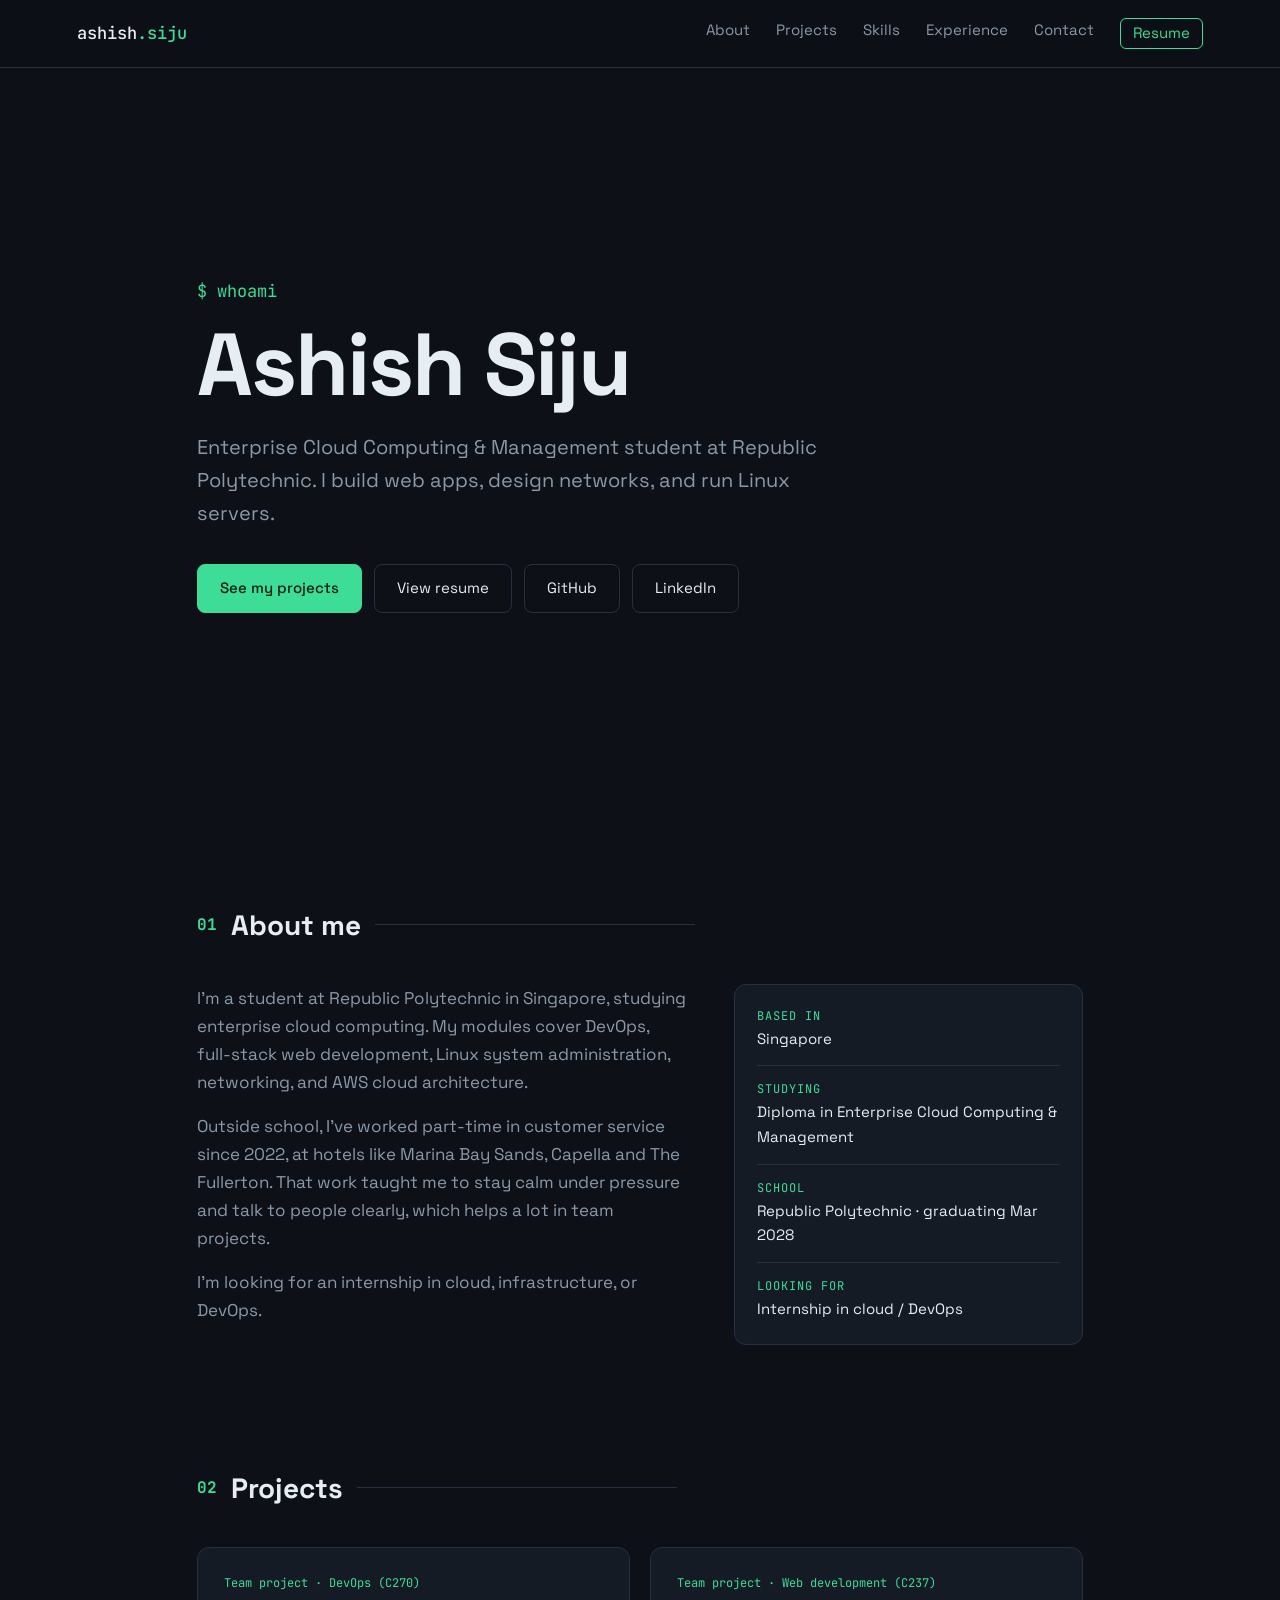
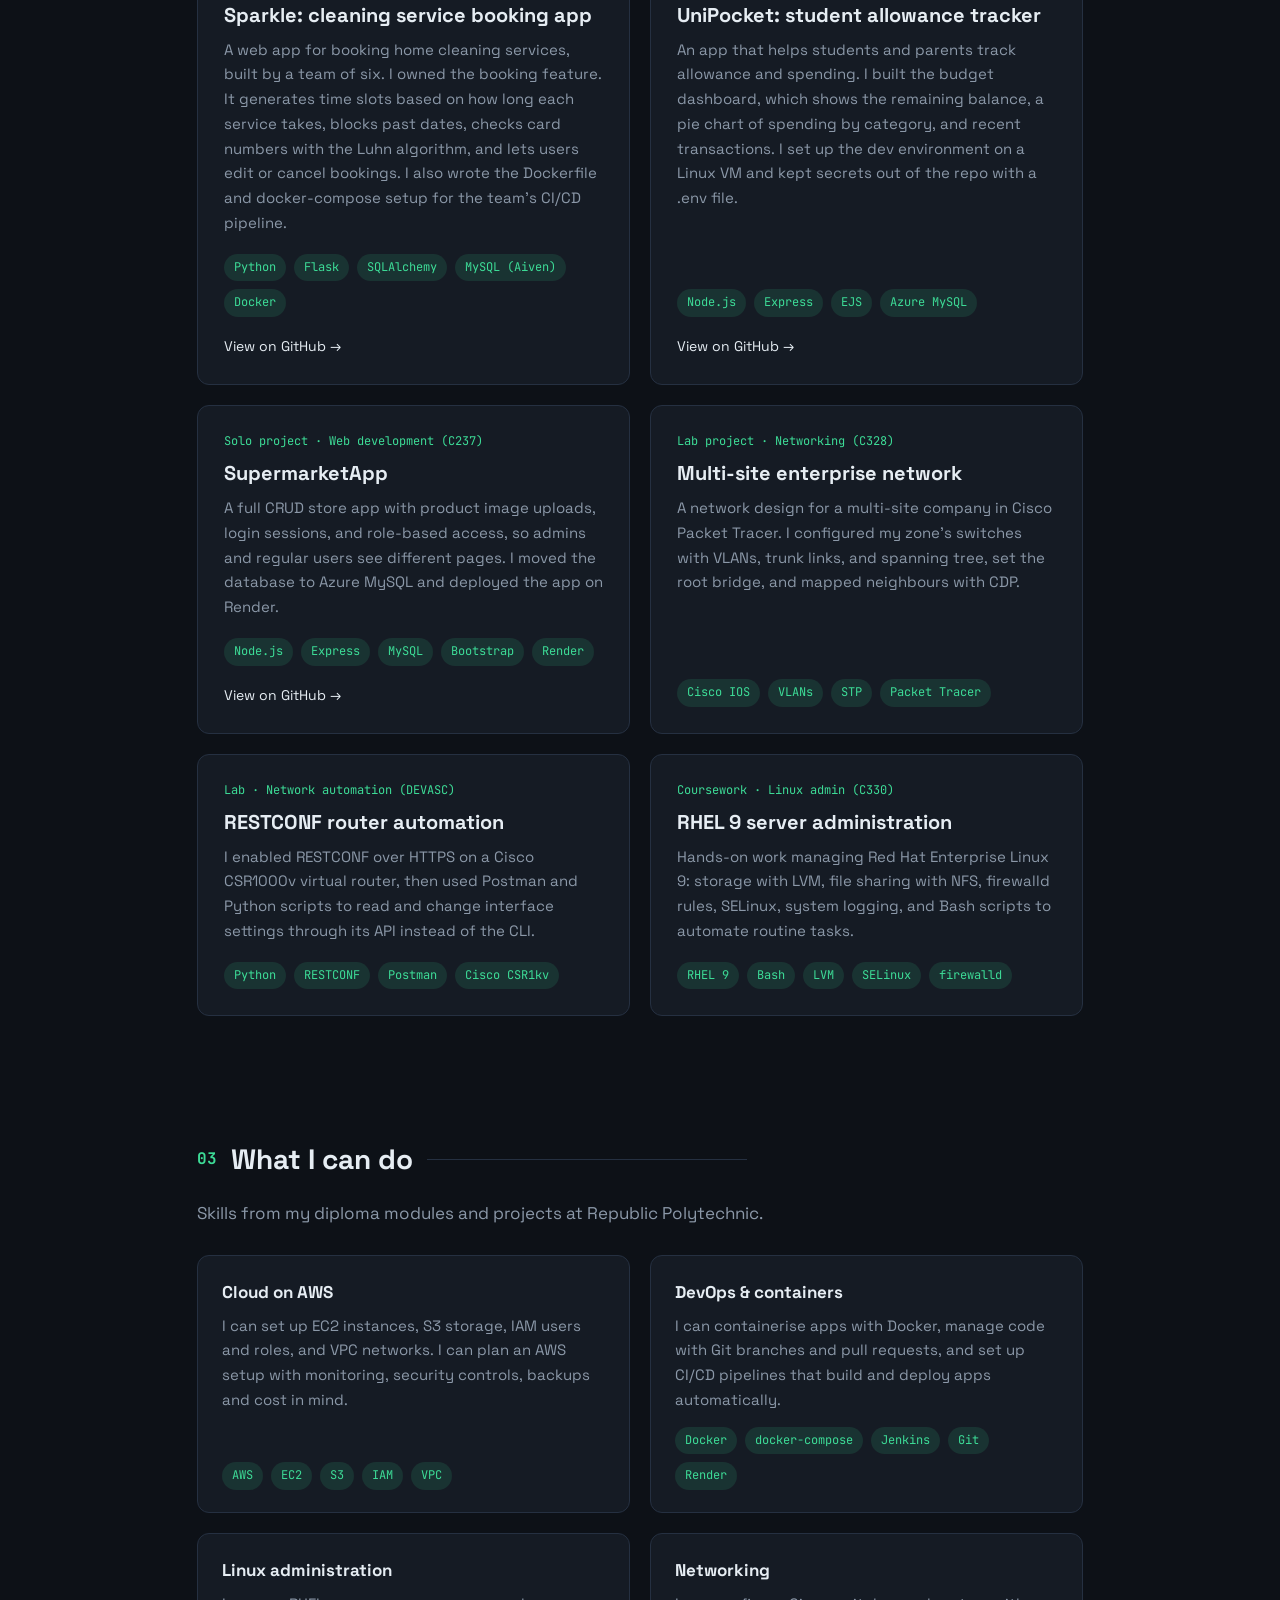
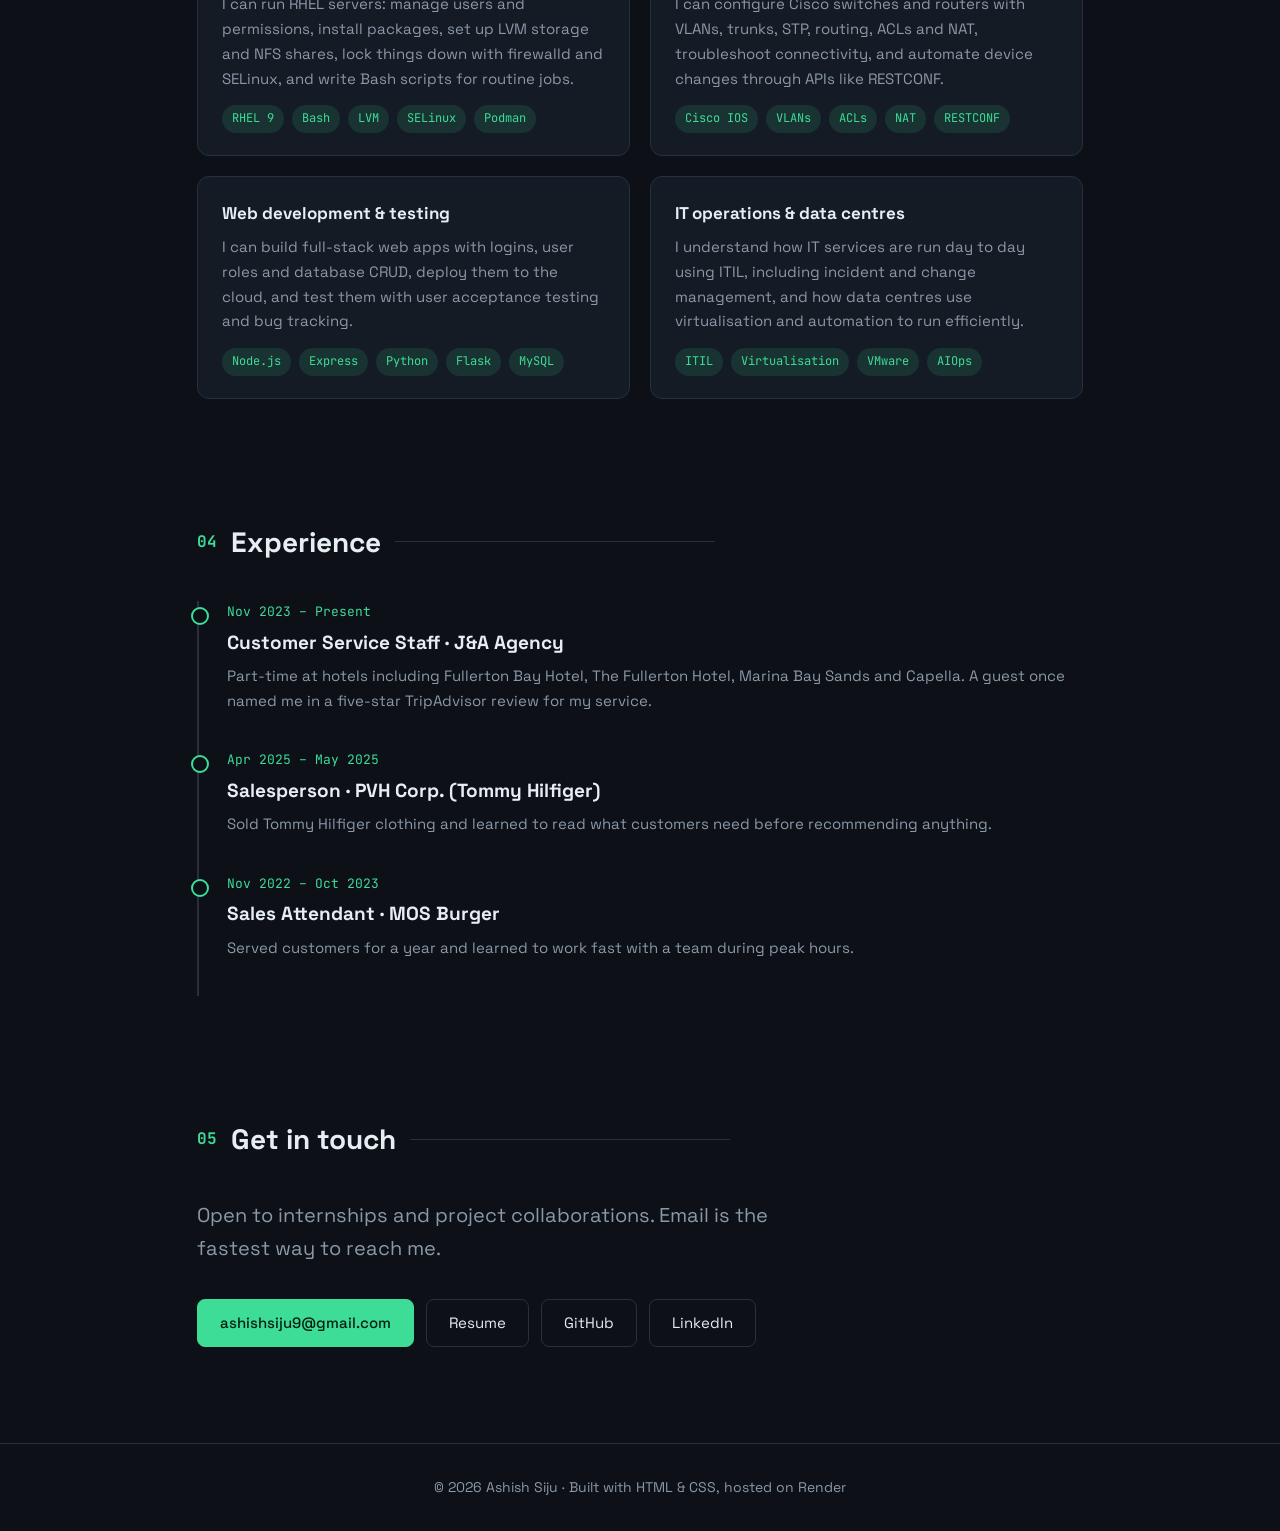
==== index.html @ f1ae8402 "Add files via upload" ====
<!DOCTYPE html>
<html lang="en">
<head>
  <meta charset="UTF-8">
  <meta name="viewport" content="width=device-width, initial-scale=1.0">
  <title>Ashish Siju | Cloud & Infrastructure Student</title>
  <meta name="description" content="Ashish Siju, Enterprise Cloud Computing & Management student at Republic Polytechnic. Projects in web development, cloud, networking and Linux.">
  <link rel="preconnect" href="https://fonts.googleapis.com">
  <link rel="preconnect" href="https://fonts.gstatic.com" crossorigin>
  <link href="https://fonts.googleapis.com/css2?family=Space+Grotesk:wght@400;500;700&family=JetBrains+Mono:wght@400;500&display=swap" rel="stylesheet">
  <link rel="stylesheet" href="style.css">
</head>
<body>

  <header class="nav">
    <a href="#top" class="logo">ashish<span>.siju</span></a>
    <nav>
      <a href="#about">About</a>
      <a href="#projects">Projects</a>
      <a href="#skills">Skills</a>
      <a href="#experience">Experience</a>
      <a href="#contact">Contact</a>
      <a href="resume.html" class="nav-resume">Resume</a>
    </nav>
  </header>

  <main id="top">

    <!-- HERO -->
    <section class="hero">
      <p class="tag">$ whoami</p>
      <h1>Ashish Siju</h1>
      <p class="lead">Enterprise Cloud Computing &amp; Management student at Republic Polytechnic. I build web apps, design networks, and run Linux servers.</p>
      <div class="hero-links">
        <a class="btn primary" href="#projects">See my projects</a>
        <a class="btn" href="resume.html">View resume</a>
        <a class="btn" href="https://github.com/25013279" target="_blank" rel="noopener">GitHub</a>
        <a class="btn" href="https://www.linkedin.com/in/ashish-siju-952b362a2/" target="_blank" rel="noopener">LinkedIn</a>
      </div>
    </section>

    <!-- ABOUT -->
    <section id="about">
      <h2><span>01</span> About me</h2>
      <div class="about-grid">
        <div>
          <p>I'm a student at Republic Polytechnic in Singapore, studying enterprise cloud computing. My modules cover DevOps, full-stack web development, Linux system administration, networking, and AWS cloud architecture.</p>
          <p>Outside school, I've worked part-time in customer service since 2022, at hotels like Marina Bay Sands, Capella and The Fullerton. That work taught me to stay calm under pressure and talk to people clearly, which helps a lot in team projects.</p>
          <p>I'm looking for an internship in cloud, infrastructure, or DevOps.</p>
        </div>
        <ul class="facts">
          <li><span>Based in</span>Singapore</li>
          <li><span>Studying</span>Diploma in Enterprise Cloud Computing &amp; Management</li>
          <li><span>School</span>Republic Polytechnic · graduating Mar 2028</li>
          <li><span>Looking for</span>Internship in cloud / DevOps</li>
        </ul>
      </div>
    </section>

    <!-- PROJECTS -->
    <section id="projects">
      <h2><span>02</span> Projects</h2>
      <div class="cards">

        <article class="card">
          <p class="card-meta">Team project · DevOps (C270)</p>
          <h3>Sparkle: cleaning service booking app</h3>
          <p>A web app for booking home cleaning services, built by a team of six. I owned the booking feature. It generates time slots based on how long each service takes, blocks past dates, checks card numbers with the Luhn algorithm, and lets users edit or cancel bookings. I also wrote the Dockerfile and docker-compose setup for the team's CI/CD pipeline.</p>
          <ul class="stack"><li>Python</li><li>Flask</li><li>SQLAlchemy</li><li>MySQL (Aiven)</li><li>Docker</li></ul>
          <a class="card-link" href="https://github.com/25013279" target="_blank" rel="noopener">View on GitHub →</a>
        </article>

        <article class="card">
          <p class="card-meta">Team project · Web development (C237)</p>
          <h3>UniPocket: student allowance tracker</h3>
          <p>An app that helps students and parents track allowance and spending. I built the budget dashboard, which shows the remaining balance, a pie chart of spending by category, and recent transactions. I set up the dev environment on a Linux VM and kept secrets out of the repo with a .env file.</p>
          <ul class="stack"><li>Node.js</li><li>Express</li><li>EJS</li><li>Azure MySQL</li></ul>
          <a class="card-link" href="https://github.com/25013279" target="_blank" rel="noopener">View on GitHub →</a>
        </article>

        <article class="card">
          <p class="card-meta">Solo project · Web development (C237)</p>
          <h3>SupermarketApp</h3>
          <p>A full CRUD store app with product image uploads, login sessions, and role-based access, so admins and regular users see different pages. I moved the database to Azure MySQL and deployed the app on Render.</p>
          <ul class="stack"><li>Node.js</li><li>Express</li><li>MySQL</li><li>Bootstrap</li><li>Render</li></ul>
          <a class="card-link" href="https://github.com/25013279" target="_blank" rel="noopener">View on GitHub →</a>
        </article>

        <article class="card">
          <p class="card-meta">Lab project · Networking (C328)</p>
          <h3>Multi-site enterprise network</h3>
          <p>A network design for a multi-site company in Cisco Packet Tracer. I configured my zone's switches with VLANs, trunk links, and spanning tree, set the root bridge, and mapped neighbours with CDP.</p>
          <ul class="stack"><li>Cisco IOS</li><li>VLANs</li><li>STP</li><li>Packet Tracer</li></ul>
        </article>

        <article class="card">
          <p class="card-meta">Lab · Network automation (DEVASC)</p>
          <h3>RESTCONF router automation</h3>
          <p>I enabled RESTCONF over HTTPS on a Cisco CSR1000v virtual router, then used Postman and Python scripts to read and change interface settings through its API instead of the CLI.</p>
          <ul class="stack"><li>Python</li><li>RESTCONF</li><li>Postman</li><li>Cisco CSR1kv</li></ul>
        </article>

        <article class="card">
          <p class="card-meta">Coursework · Linux admin (C330)</p>
          <h3>RHEL 9 server administration</h3>
          <p>Hands-on work managing Red Hat Enterprise Linux 9: storage with LVM, file sharing with NFS, firewalld rules, SELinux, system logging, and Bash scripts to automate routine tasks.</p>
          <ul class="stack"><li>RHEL 9</li><li>Bash</li><li>LVM</li><li>SELinux</li><li>firewalld</li></ul>
        </article>

      </div>
    </section>

    <!-- SKILLS -->
    <section id="skills">
      <h2><span>03</span> What I can do</h2>
      <p class="skills-intro">Skills from my diploma modules and projects at Republic Polytechnic.</p>
      <div class="skills-grid">
        <div class="skill-group">
          <h3>Cloud on AWS</h3>
          <p>I can set up EC2 instances, S3 storage, IAM users and roles, and VPC networks. I can plan an AWS setup with monitoring, security controls, backups and cost in mind.</p>
          <ul class="stack"><li>AWS</li><li>EC2</li><li>S3</li><li>IAM</li><li>VPC</li></ul>
        </div>
        <div class="skill-group">
          <h3>DevOps &amp; containers</h3>
          <p>I can containerise apps with Docker, manage code with Git branches and pull requests, and set up CI/CD pipelines that build and deploy apps automatically.</p>
          <ul class="stack"><li>Docker</li><li>docker-compose</li><li>Jenkins</li><li>Git</li><li>Render</li></ul>
        </div>
        <div class="skill-group">
          <h3>Linux administration</h3>
          <p>I can run RHEL servers: manage users and permissions, install packages, set up LVM storage and NFS shares, lock things down with firewalld and SELinux, and write Bash scripts for routine jobs.</p>
          <ul class="stack"><li>RHEL 9</li><li>Bash</li><li>LVM</li><li>SELinux</li><li>Podman</li></ul>
        </div>
        <div class="skill-group">
          <h3>Networking</h3>
          <p>I can configure Cisco switches and routers with VLANs, trunks, STP, routing, ACLs and NAT, troubleshoot connectivity, and automate device changes through APIs like RESTCONF.</p>
          <ul class="stack"><li>Cisco IOS</li><li>VLANs</li><li>ACLs</li><li>NAT</li><li>RESTCONF</li></ul>
        </div>
        <div class="skill-group">
          <h3>Web development &amp; testing</h3>
          <p>I can build full-stack web apps with logins, user roles and database CRUD, deploy them to the cloud, and test them with user acceptance testing and bug tracking.</p>
          <ul class="stack"><li>Node.js</li><li>Express</li><li>Python</li><li>Flask</li><li>MySQL</li></ul>
        </div>
        <div class="skill-group">
          <h3>IT operations &amp; data centres</h3>
          <p>I understand how IT services are run day to day using ITIL, including incident and change management, and how data centres use virtualisation and automation to run efficiently.</p>
          <ul class="stack"><li>ITIL</li><li>Virtualisation</li><li>VMware</li><li>AIOps</li></ul>
        </div>
      </div>
    </section>

    <!-- EXPERIENCE -->
    <section id="experience">
      <h2><span>04</span> Experience</h2>
      <ol class="timeline">
        <li>
          <p class="when">Nov 2023 – Present</p>
          <h3>Customer Service Staff · J&amp;A Agency</h3>
          <p>Part-time at hotels including Fullerton Bay Hotel, The Fullerton Hotel, Marina Bay Sands and Capella. A guest once named me in a five-star TripAdvisor review for my service.</p>
        </li>
        <li>
          <p class="when">Apr 2025 – May 2025</p>
          <h3>Salesperson · PVH Corp. (Tommy Hilfiger)</h3>
          <p>Sold Tommy Hilfiger clothing and learned to read what customers need before recommending anything.</p>
        </li>
        <li>
          <p class="when">Nov 2022 – Oct 2023</p>
          <h3>Sales Attendant · MOS Burger</h3>
          <p>Served customers for a year and learned to work fast with a team during peak hours.</p>
        </li>
      </ol>
    </section>

    <!-- CONTACT -->
    <section id="contact" class="contact">
      <h2><span>05</span> Get in touch</h2>
      <p class="lead">Open to internships and project collaborations. Email is the fastest way to reach me.</p>
      <div class="hero-links">
        <a class="btn primary" href="mailto:ashishsiju9@gmail.com">ashishsiju9@gmail.com</a>
        <a class="btn" href="resume.html">Resume</a>
        <a class="btn" href="https://github.com/25013279" target="_blank" rel="noopener">GitHub</a>
        <a class="btn" href="https://www.linkedin.com/in/ashish-siju-952b362a2/" target="_blank" rel="noopener">LinkedIn</a>
      </div>
    </section>

  </main>

  <footer>
    <p>© <span id="year"></span> Ashish Siju · Built with HTML &amp; CSS, hosted on Render</p>
  </footer>

  <script>document.getElementById('year').textContent = new Date().getFullYear();</script>
</body>
</html>
---- style.css ----
:root {
  --bg: #0d1117;
  --bg-card: #151b24;
  --border: #253041;
  --text: #e6edf3;
  --muted: #8b98a8;
  --accent: #3ddc97;
  --accent-dim: rgba(61, 220, 151, 0.12);
  --mono: 'JetBrains Mono', monospace;
  --sans: 'Space Grotesk', system-ui, sans-serif;
}

* { box-sizing: border-box; margin: 0; padding: 0; }

html { scroll-behavior: smooth; }

body {
  background: var(--bg);
  color: var(--text);
  font-family: var(--sans);
  font-size: 17px;
  line-height: 1.65;
}

a { color: inherit; text-decoration: none; }

/* Nav */
.nav {
  position: sticky;
  top: 0;
  z-index: 10;
  display: flex;
  justify-content: space-between;
  align-items: center;
  padding: 18px 6vw;
  background: rgba(13, 17, 23, 0.85);
  backdrop-filter: blur(8px);
  border-bottom: 1px solid var(--border);
}
.logo { font-family: var(--mono); font-weight: 500; }
.logo span { color: var(--accent); }
.nav nav { display: flex; gap: 26px; }
.nav nav a { color: var(--muted); font-size: 15px; transition: color .2s; }
.nav nav a:hover { color: var(--accent); }

/* Layout */
main { max-width: 1040px; margin: 0 auto; padding: 0 6vw; }
section { padding: 96px 0 24px; }

h2 {
  font-size: 28px;
  margin-bottom: 36px;
  display: flex;
  align-items: center;
  gap: 14px;
}
h2 span { font-family: var(--mono); font-size: 16px; color: var(--accent); }
h2::after { content: ''; flex: 1; height: 1px; background: var(--border); max-width: 320px; }

p + p { margin-top: 16px; }

/* Hero */
.hero { min-height: 82vh; display: flex; flex-direction: column; justify-content: center; padding-top: 40px; }
.tag { font-family: var(--mono); color: var(--accent); margin-bottom: 14px; }
.hero h1 { font-size: clamp(48px, 9vw, 88px); line-height: 1.05; letter-spacing: -2px; }
.lead { color: var(--muted); font-size: 20px; max-width: 620px; margin-top: 20px; }
.hero-links { display: flex; flex-wrap: wrap; gap: 12px; margin-top: 34px; }

.btn {
  padding: 11px 22px;
  border: 1px solid var(--border);
  border-radius: 8px;
  font-size: 15px;
  transition: border-color .2s, background .2s;
}
.btn:hover { border-color: var(--accent); }
.btn.primary { background: var(--accent); color: #062014; border-color: var(--accent); font-weight: 500; }
.btn.primary:hover { background: #5ee8ab; }

/* About */
.about-grid { display: grid; grid-template-columns: 1.4fr 1fr; gap: 48px; }
.about-grid > div p { color: var(--muted); }
.facts { list-style: none; border: 1px solid var(--border); border-radius: 12px; padding: 8px 22px; background: var(--bg-card); align-self: start; }
.facts li { padding: 14px 0; border-bottom: 1px solid var(--border); font-size: 15px; }
.facts li:last-child { border-bottom: none; }
.facts span { display: block; font-family: var(--mono); font-size: 12px; color: var(--accent); text-transform: uppercase; letter-spacing: 1px; }

/* Projects */
.cards { display: grid; grid-template-columns: repeat(auto-fill, minmax(300px, 1fr)); gap: 20px; }
.card {
  background: var(--bg-card);
  border: 1px solid var(--border);
  border-radius: 12px;
  padding: 26px;
  display: flex;
  flex-direction: column;
  transition: transform .2s, border-color .2s;
}
.card:hover { transform: translateY(-4px); border-color: var(--accent); }
.card-meta { font-family: var(--mono); font-size: 12px; color: var(--accent); margin-bottom: 8px; }
.card h3 { font-size: 20px; margin-bottom: 10px; line-height: 1.3; }
.card > p:not(.card-meta) { color: var(--muted); font-size: 15px; flex: 1; }
.stack { list-style: none; display: flex; flex-wrap: wrap; gap: 8px; margin-top: 18px; }
.stack li { font-family: var(--mono); font-size: 12px; padding: 4px 10px; border-radius: 999px; background: var(--accent-dim); color: var(--accent); }
.card-link { margin-top: 18px; font-size: 14px; color: var(--text); }
.card-link:hover { color: var(--accent); }

/* Skills */
.skills-intro { color: var(--muted); margin: -20px 0 28px; }
.skills-grid { display: grid; grid-template-columns: repeat(auto-fill, minmax(300px, 1fr)); gap: 20px; }
.skill-group .stack { margin-top: 14px; }
.skill-group { display: flex; flex-direction: column; border: 1px solid var(--border); border-radius: 12px; padding: 22px 24px; background: var(--bg-card); }
.skill-group h3 { font-size: 17px; margin-bottom: 8px; }
.skill-group p { color: var(--muted); font-size: 15px; flex: 1; }

/* Experience */
.timeline { list-style: none; border-left: 2px solid var(--border); padding-left: 28px; }
.timeline li { position: relative; padding-bottom: 36px; }
.timeline li::before {
  content: '';
  position: absolute;
  left: -36px;
  top: 6px;
  width: 14px;
  height: 14px;
  border-radius: 50%;
  background: var(--bg);
  border: 2px solid var(--accent);
}
.when { font-family: var(--mono); font-size: 13px; color: var(--accent); }
.timeline h3 { font-size: 19px; margin: 4px 0 6px; }
.timeline li > p:last-child { color: var(--muted); font-size: 15px; }

/* Contact */
.contact { padding-bottom: 96px; }

footer { text-align: center; padding: 32px 6vw; border-top: 1px solid var(--border); color: var(--muted); font-size: 14px; }

/* Mobile */
@media (max-width: 760px) {
  .nav nav { display: none; }
  .about-grid, .skills-grid { grid-template-columns: 1fr; }
  section { padding-top: 72px; }
  .hero { min-height: 70vh; }
}

/* Resume link in nav */
.nav nav a.nav-resume { color: var(--accent); border: 1px solid var(--accent); padding: 2px 12px; border-radius: 6px; }
.nav nav a.nav-resume:hover { background: var(--accent-dim); }
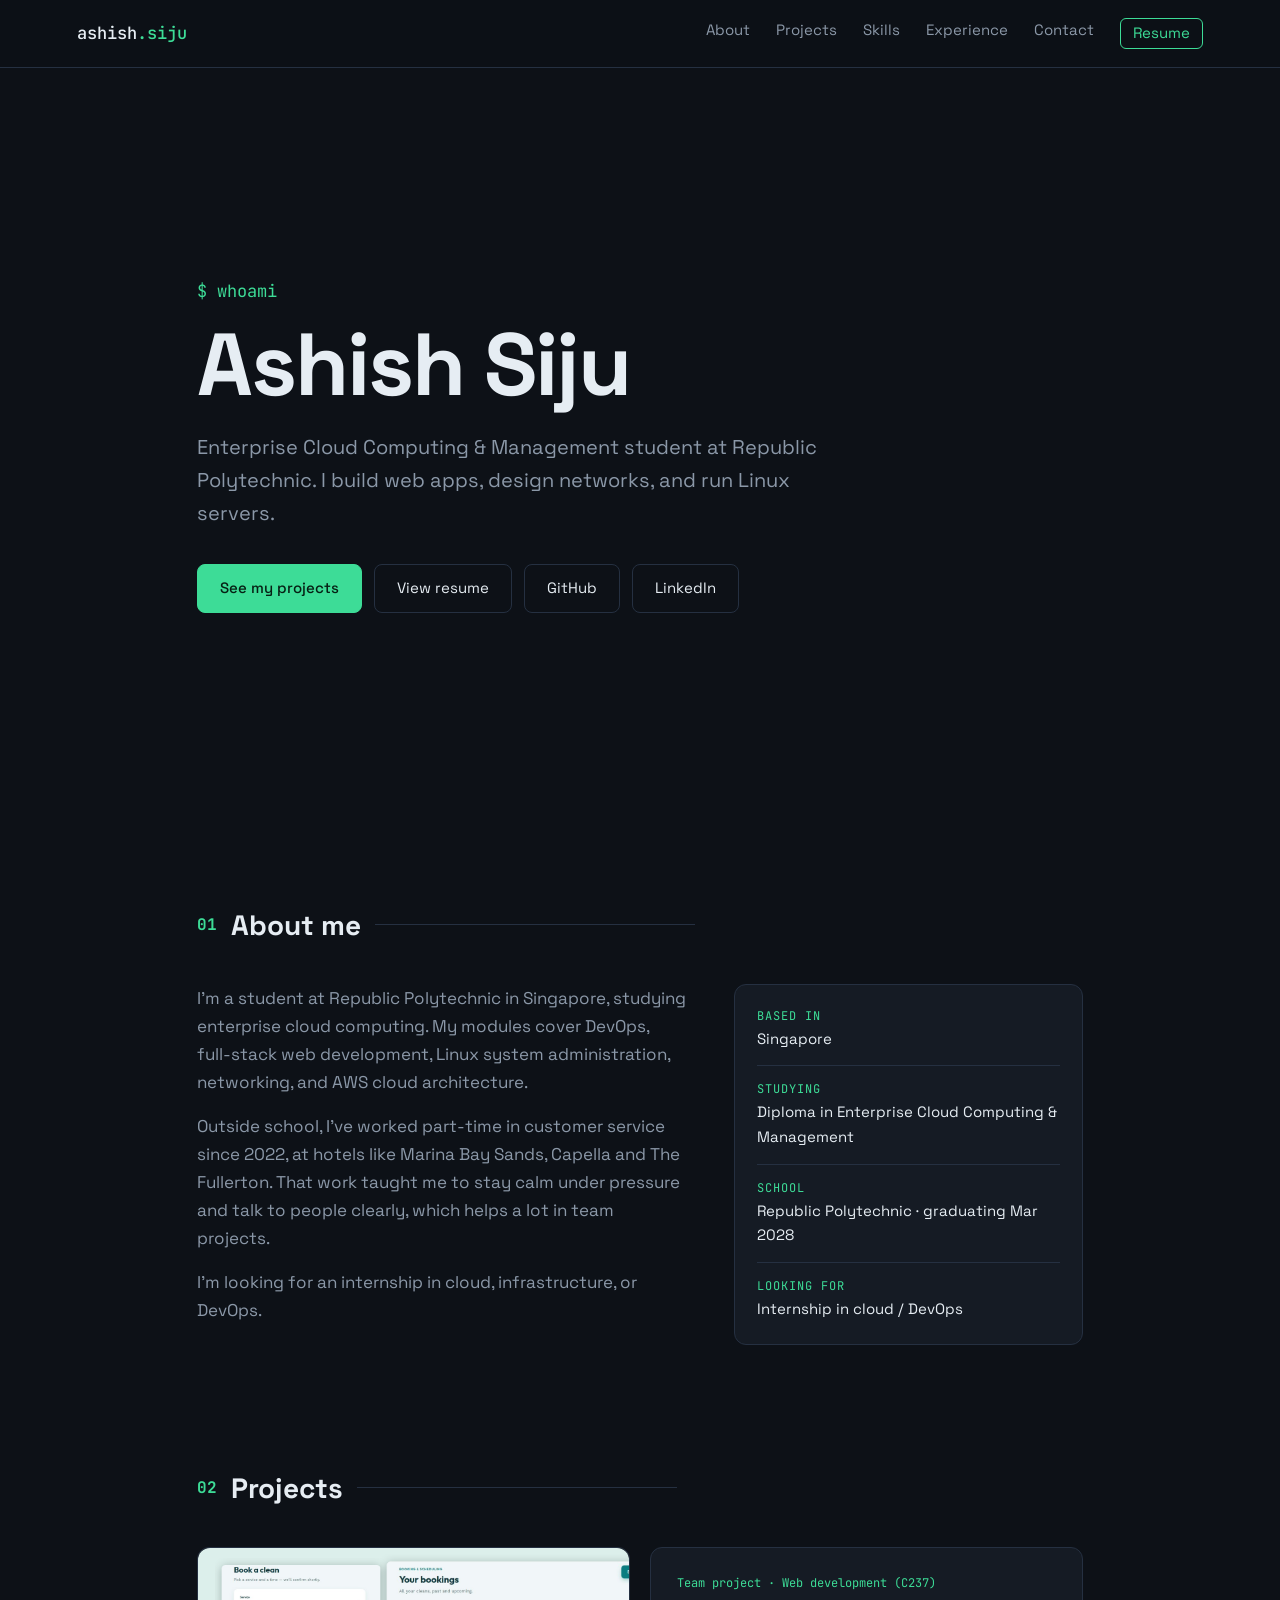
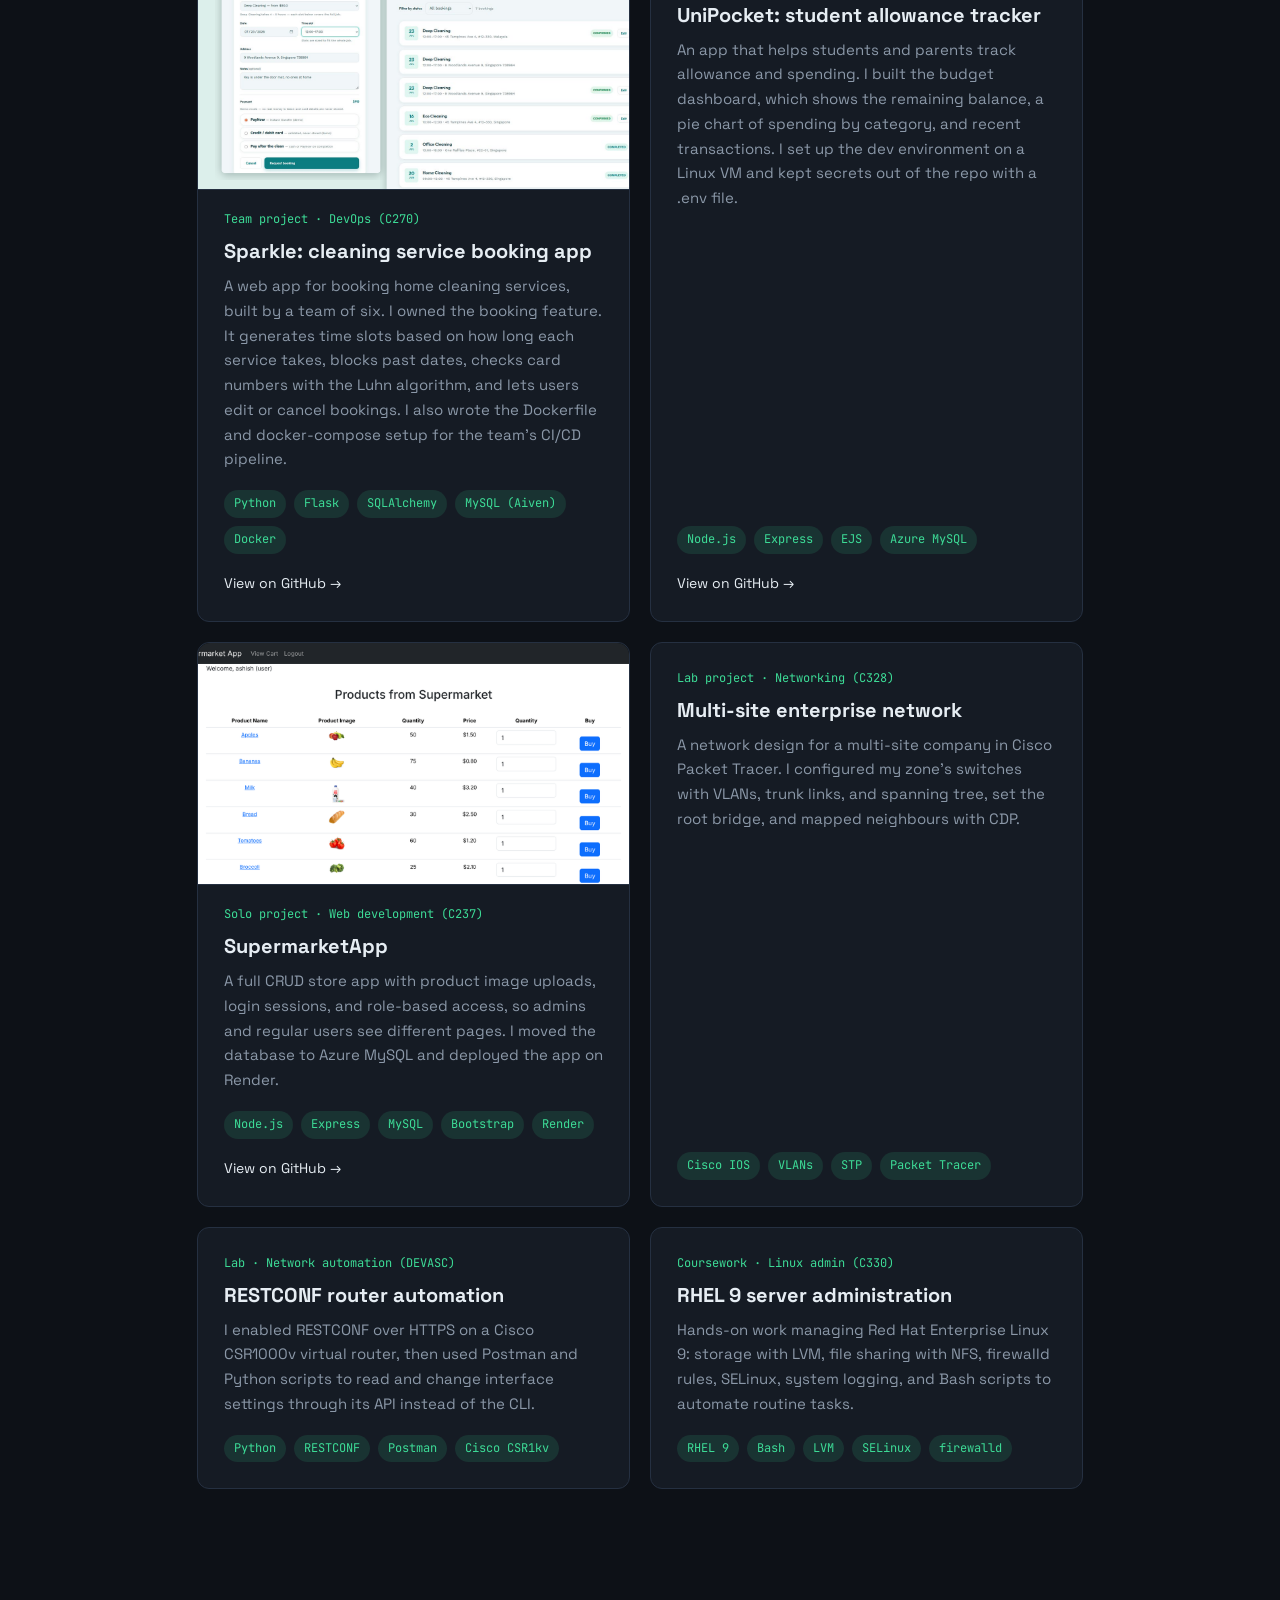
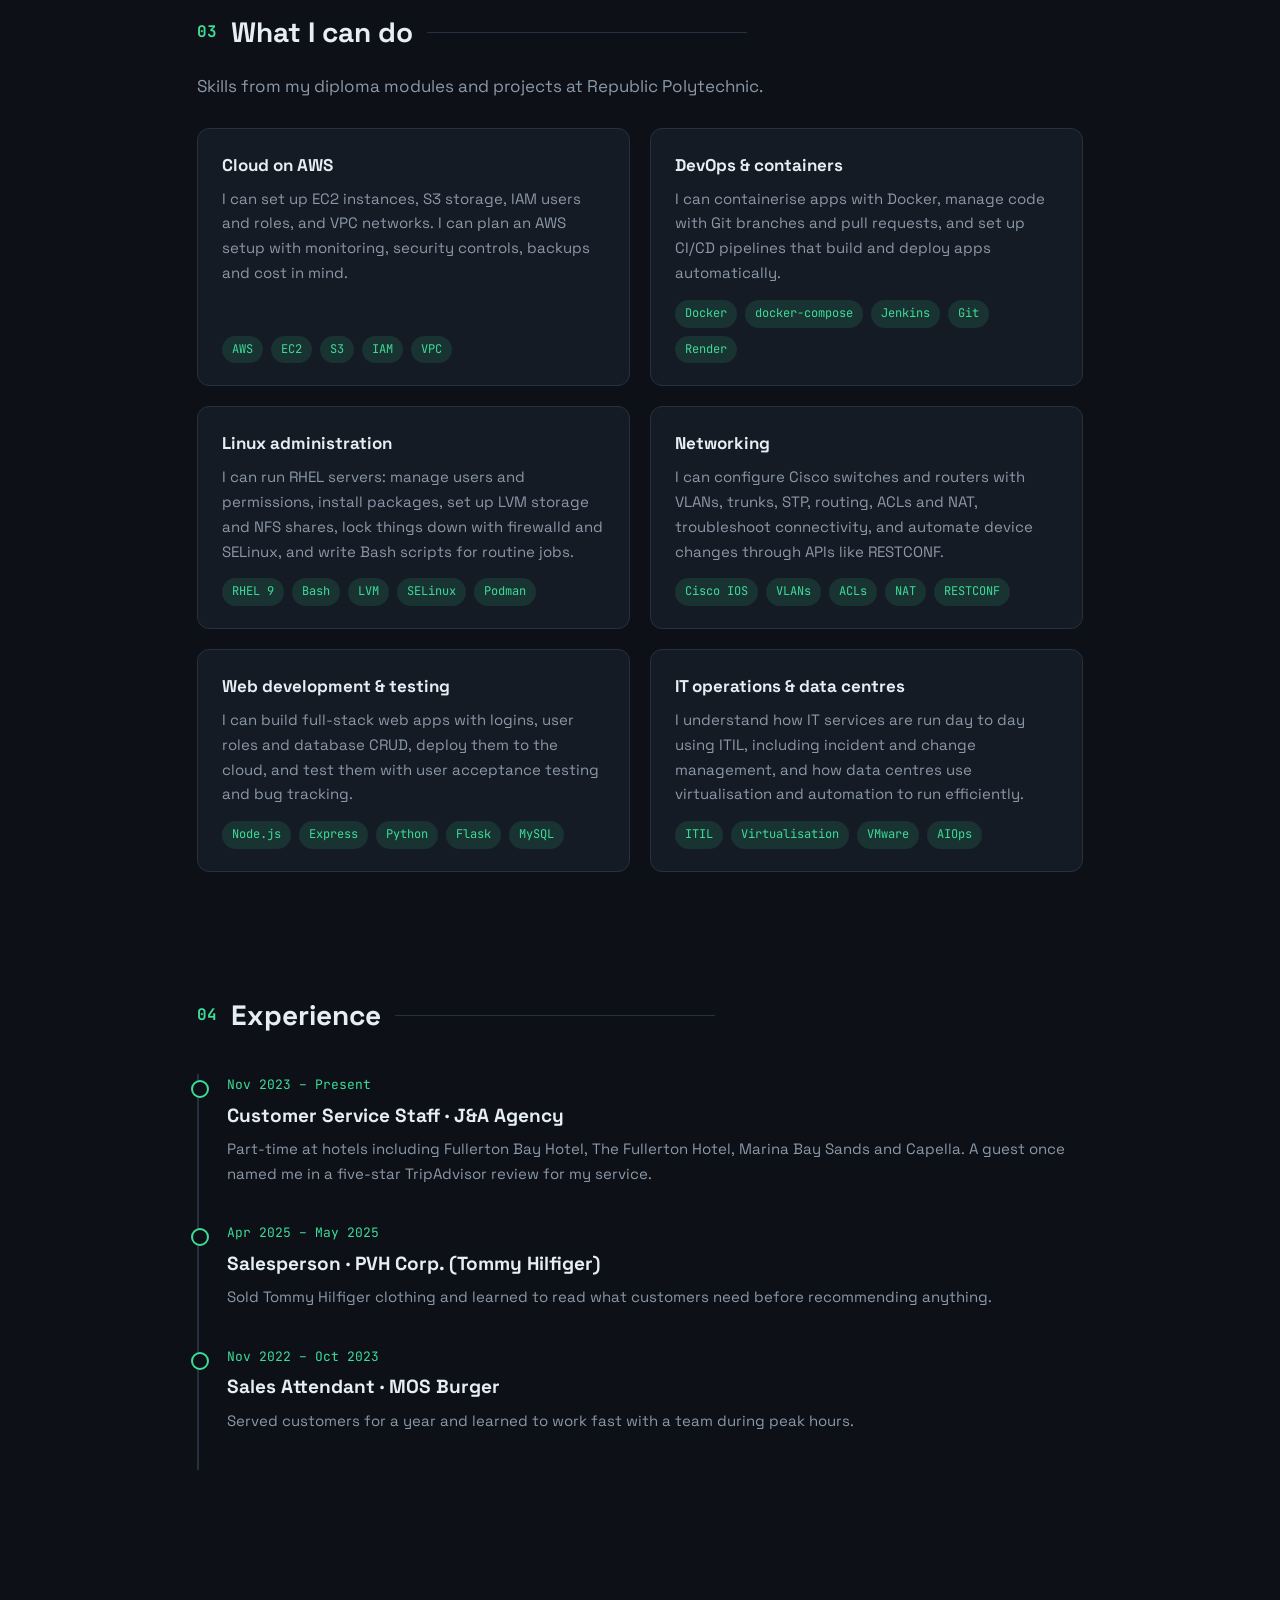
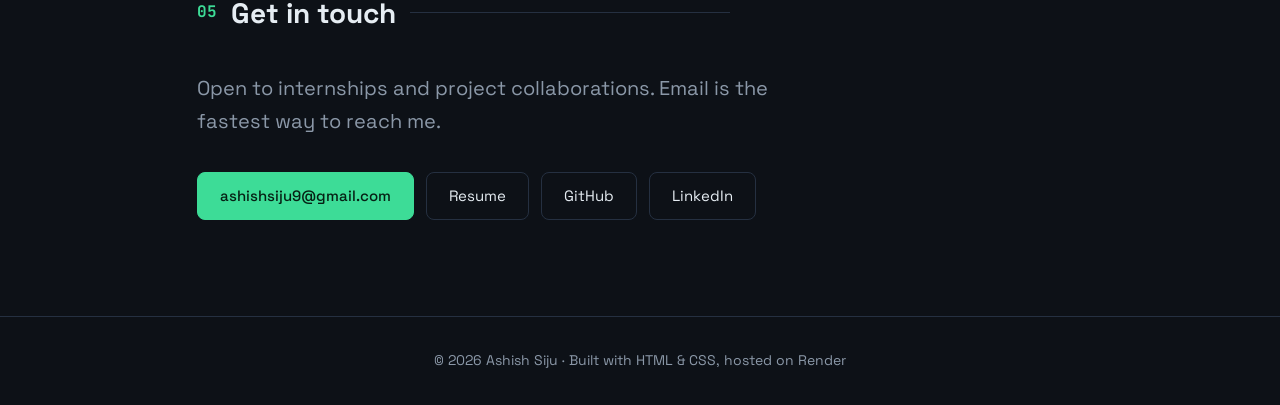
==== commit 1967427f: "Add files via upload" ====
--- a/index.html
+++ b/index.html
@@ -63,6 +63,7 @@
       <div class="cards">
 
         <article class="card">
+          <img class="card-img" src="images/sparkle.png" alt="Sparkle booking page" loading="lazy" onerror="this.remove()">
           <p class="card-meta">Team project · DevOps (C270)</p>
           <h3>Sparkle: cleaning service booking app</h3>
           <p>A web app for booking home cleaning services, built by a team of six. I owned the booking feature. It generates time slots based on how long each service takes, blocks past dates, checks card numbers with the Luhn algorithm, and lets users edit or cancel bookings. I also wrote the Dockerfile and docker-compose setup for the team's CI/CD pipeline.</p>
@@ -71,6 +72,7 @@
         </article>
 
         <article class="card">
+          <img class="card-img" src="images/unipocket.png" alt="UniPocket budget dashboard" loading="lazy" onerror="this.remove()">
           <p class="card-meta">Team project · Web development (C237)</p>
           <h3>UniPocket: student allowance tracker</h3>
           <p>An app that helps students and parents track allowance and spending. I built the budget dashboard, which shows the remaining balance, a pie chart of spending by category, and recent transactions. I set up the dev environment on a Linux VM and kept secrets out of the repo with a .env file.</p>
@@ -79,6 +81,7 @@
         </article>
 
         <article class="card">
+          <img class="card-img" src="images/supermarket.png" alt="SupermarketApp product page" loading="lazy" onerror="this.remove()">
           <p class="card-meta">Solo project · Web development (C237)</p>
           <h3>SupermarketApp</h3>
           <p>A full CRUD store app with product image uploads, login sessions, and role-based access, so admins and regular users see different pages. I moved the database to Azure MySQL and deployed the app on Render.</p>
@@ -87,6 +90,7 @@
         </article>
 
         <article class="card">
+          <img class="card-img" src="images/network.png" alt="Packet Tracer network topology" loading="lazy" onerror="this.remove()">
           <p class="card-meta">Lab project · Networking (C328)</p>
           <h3>Multi-site enterprise network</h3>
           <p>A network design for a multi-site company in Cisco Packet Tracer. I configured my zone's switches with VLANs, trunk links, and spanning tree, set the root bridge, and mapped neighbours with CDP.</p>
@@ -94,6 +98,7 @@
         </article>
 
         <article class="card">
+          <img class="card-img" src="images/restconf.png" alt="RESTCONF request in Postman" loading="lazy" onerror="this.remove()">
           <p class="card-meta">Lab · Network automation (DEVASC)</p>
           <h3>RESTCONF router automation</h3>
           <p>I enabled RESTCONF over HTTPS on a Cisco CSR1000v virtual router, then used Postman and Python scripts to read and change interface settings through its API instead of the CLI.</p>
@@ -101,6 +106,7 @@
         </article>
 
         <article class="card">
+          <img class="card-img" src="images/linux.png" alt="RHEL 9 terminal session" loading="lazy" onerror="this.remove()">
           <p class="card-meta">Coursework · Linux admin (C330)</p>
           <h3>RHEL 9 server administration</h3>
           <p>Hands-on work managing Red Hat Enterprise Linux 9: storage with LVM, file sharing with NFS, firewalld rules, SELinux, system logging, and Bash scripts to automate routine tasks.</p>
--- a/style.css
+++ b/style.css
@@ -147,3 +147,6 @@
 /* Resume link in nav */
 .nav nav a.nav-resume { color: var(--accent); border: 1px solid var(--accent); padding: 2px 12px; border-radius: 6px; }
 .nav nav a.nav-resume:hover { background: var(--accent-dim); }
+
+/* Project screenshots (hidden automatically if the file is missing) */
+.card-img { width: calc(100% + 52px); margin: -26px -26px 20px; aspect-ratio: 16 / 9; object-fit: cover; object-position: top; border-radius: 12px 12px 0 0; border-bottom: 1px solid var(--border); background: #0d1117; }
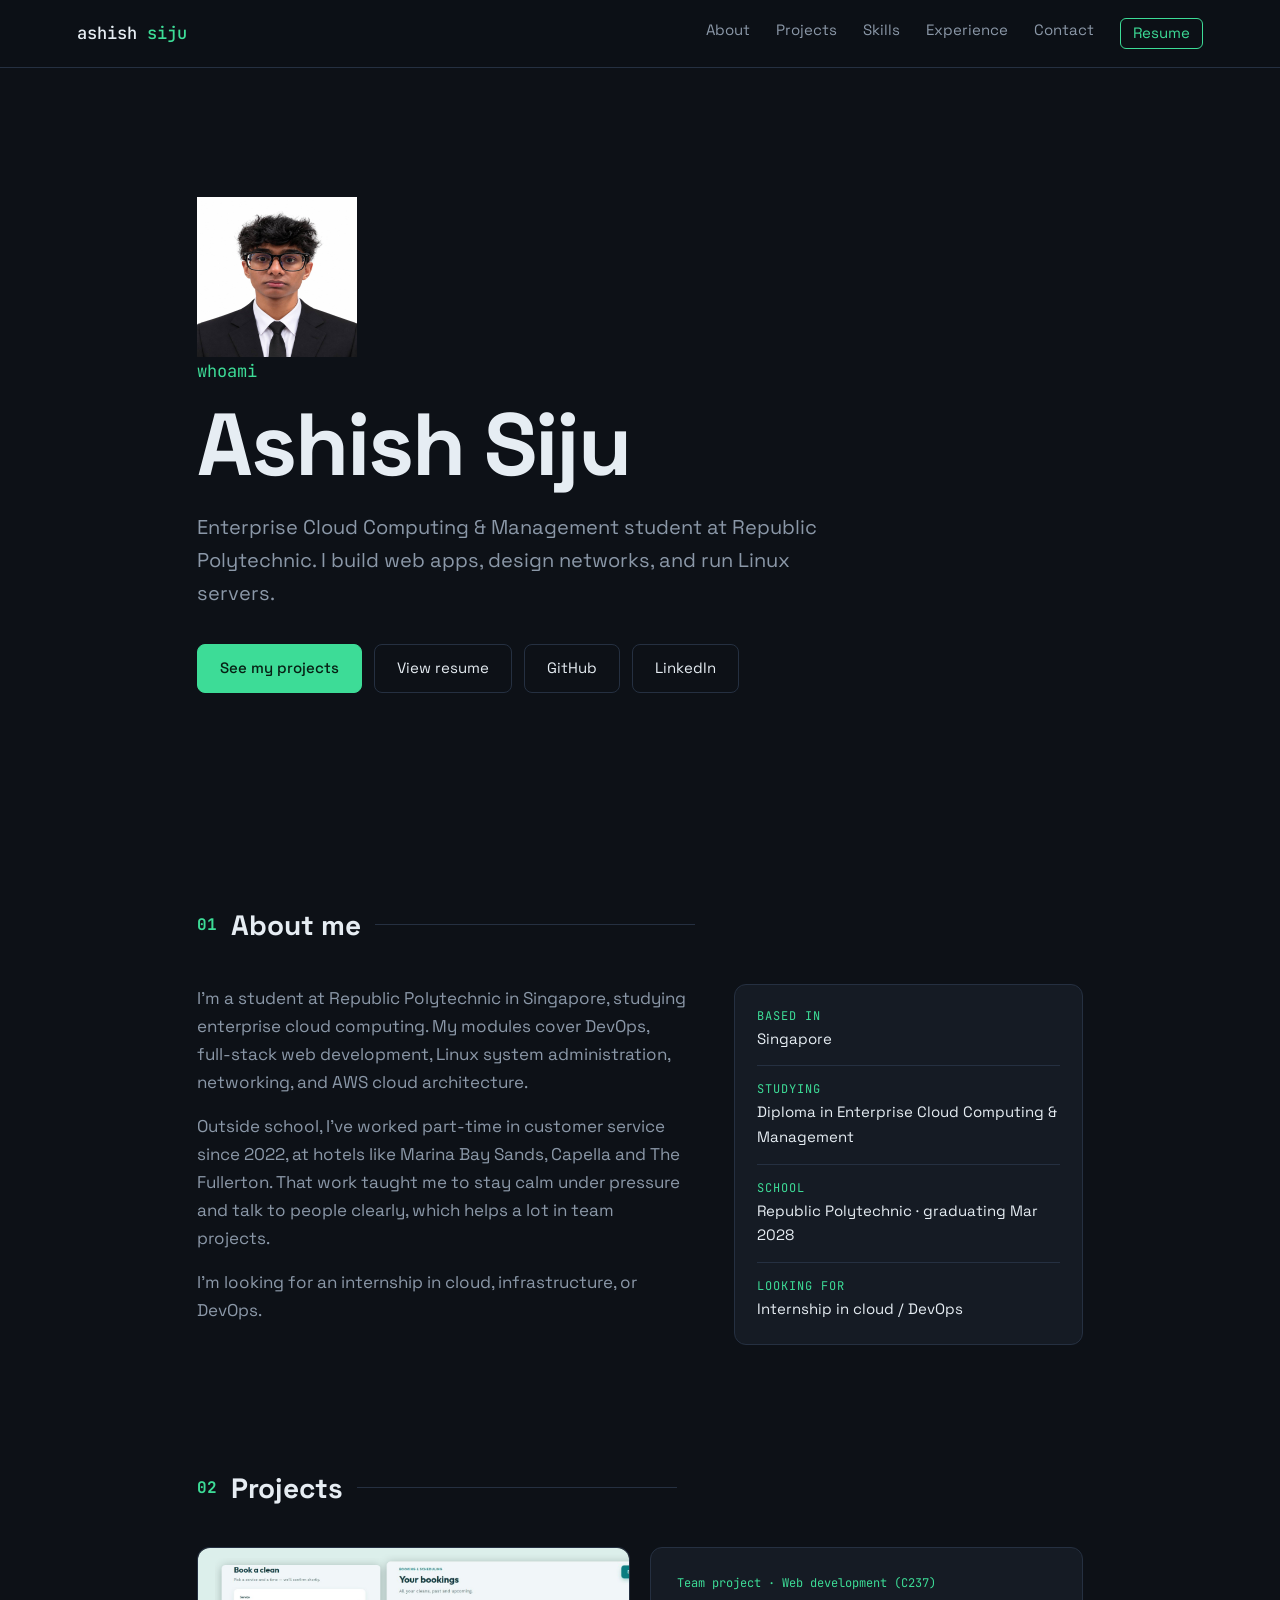
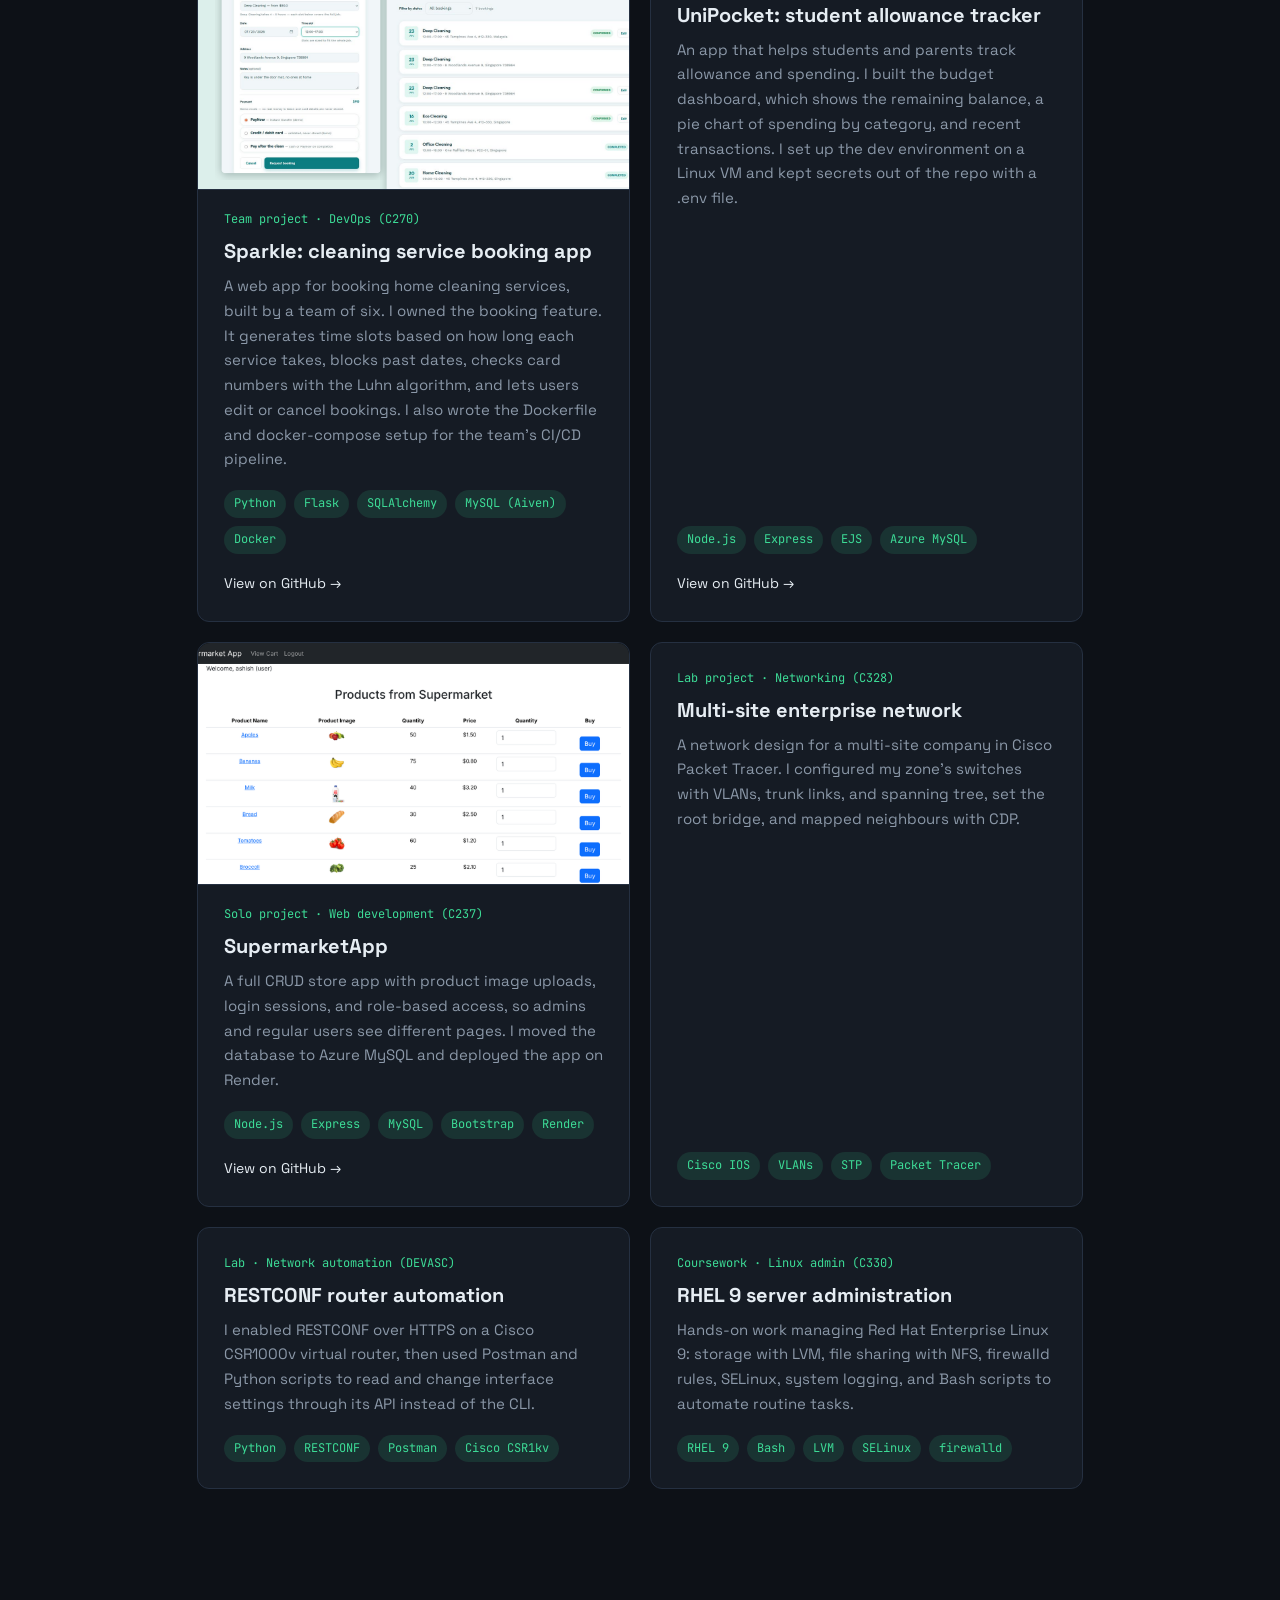
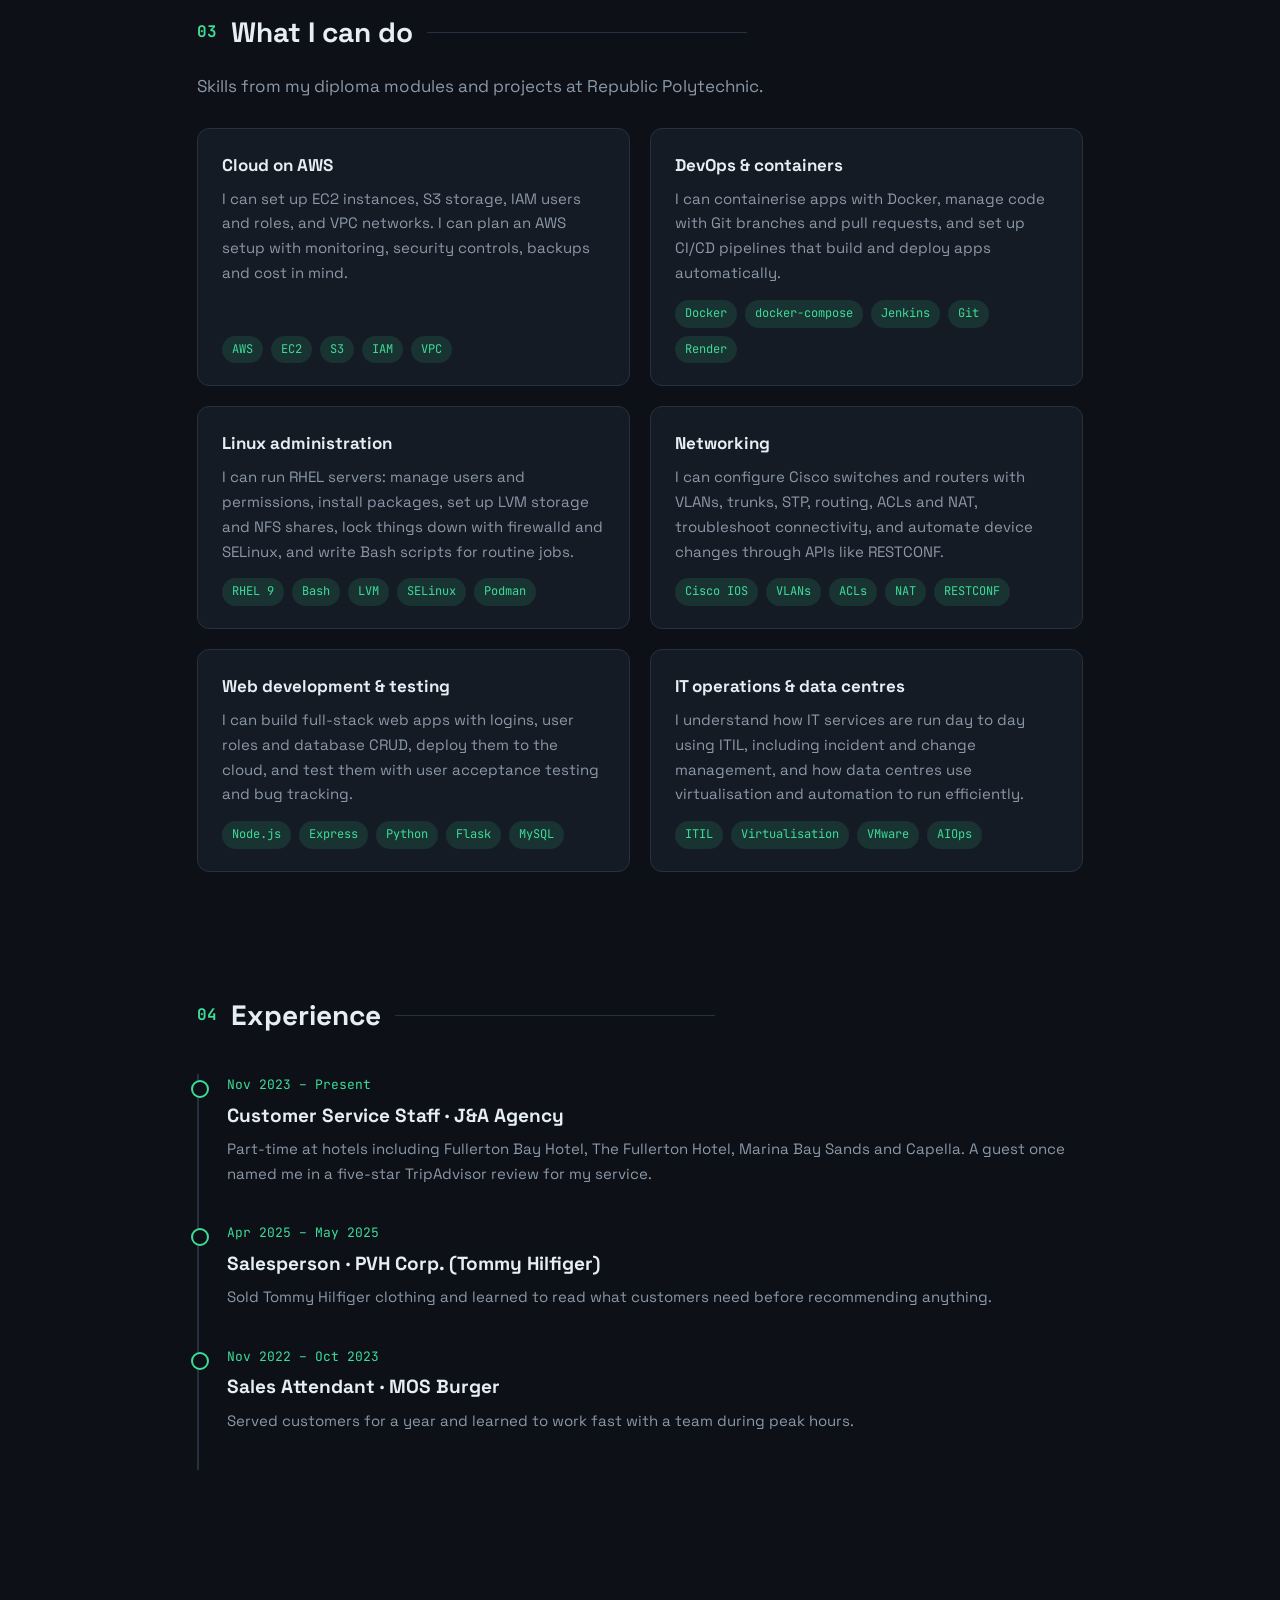
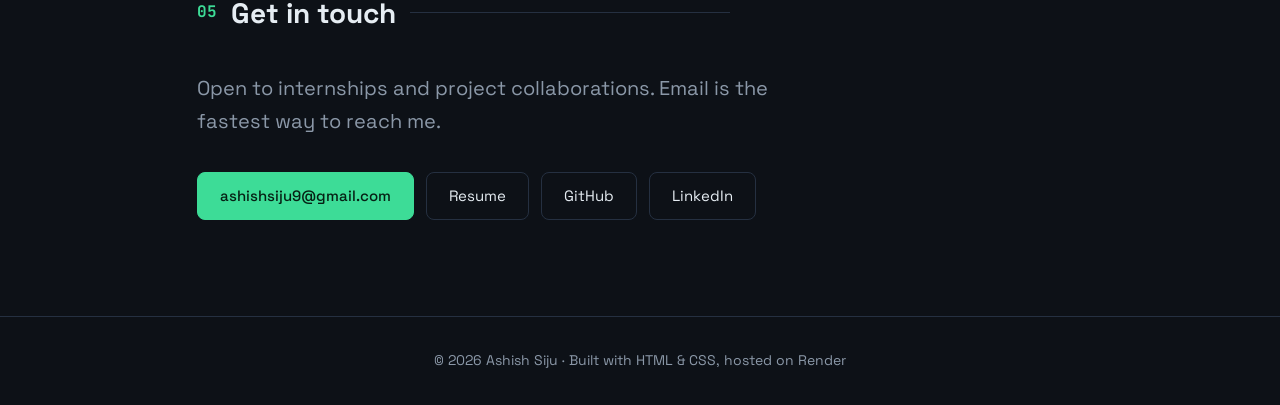
==== commit b0adc1f5: "Modify header logo and add hero image Updated logo text and added a hero image in the main section." ====
--- a/index.html
+++ b/index.html
@@ -13,7 +13,7 @@
 <body>
 
   <header class="nav">
-    <a href="#top" class="logo">ashish<span>.siju</span></a>
+    <a href="#top" class="logo">ashish <span>siju</span></a>
     <nav>
       <a href="#about">About</a>
       <a href="#projects">Projects</a>
@@ -28,7 +28,8 @@
 
     <!-- HERO -->
     <section class="hero">
-      <p class="tag">$ whoami</p>
+      <img class="hero-photo" src="profile.jpg" alt="Photo of Ashish Siju" width="160" height="160">
+<p class="tag">whoami</p>
       <h1>Ashish Siju</h1>
       <p class="lead">Enterprise Cloud Computing &amp; Management student at Republic Polytechnic. I build web apps, design networks, and run Linux servers.</p>
       <div class="hero-links">
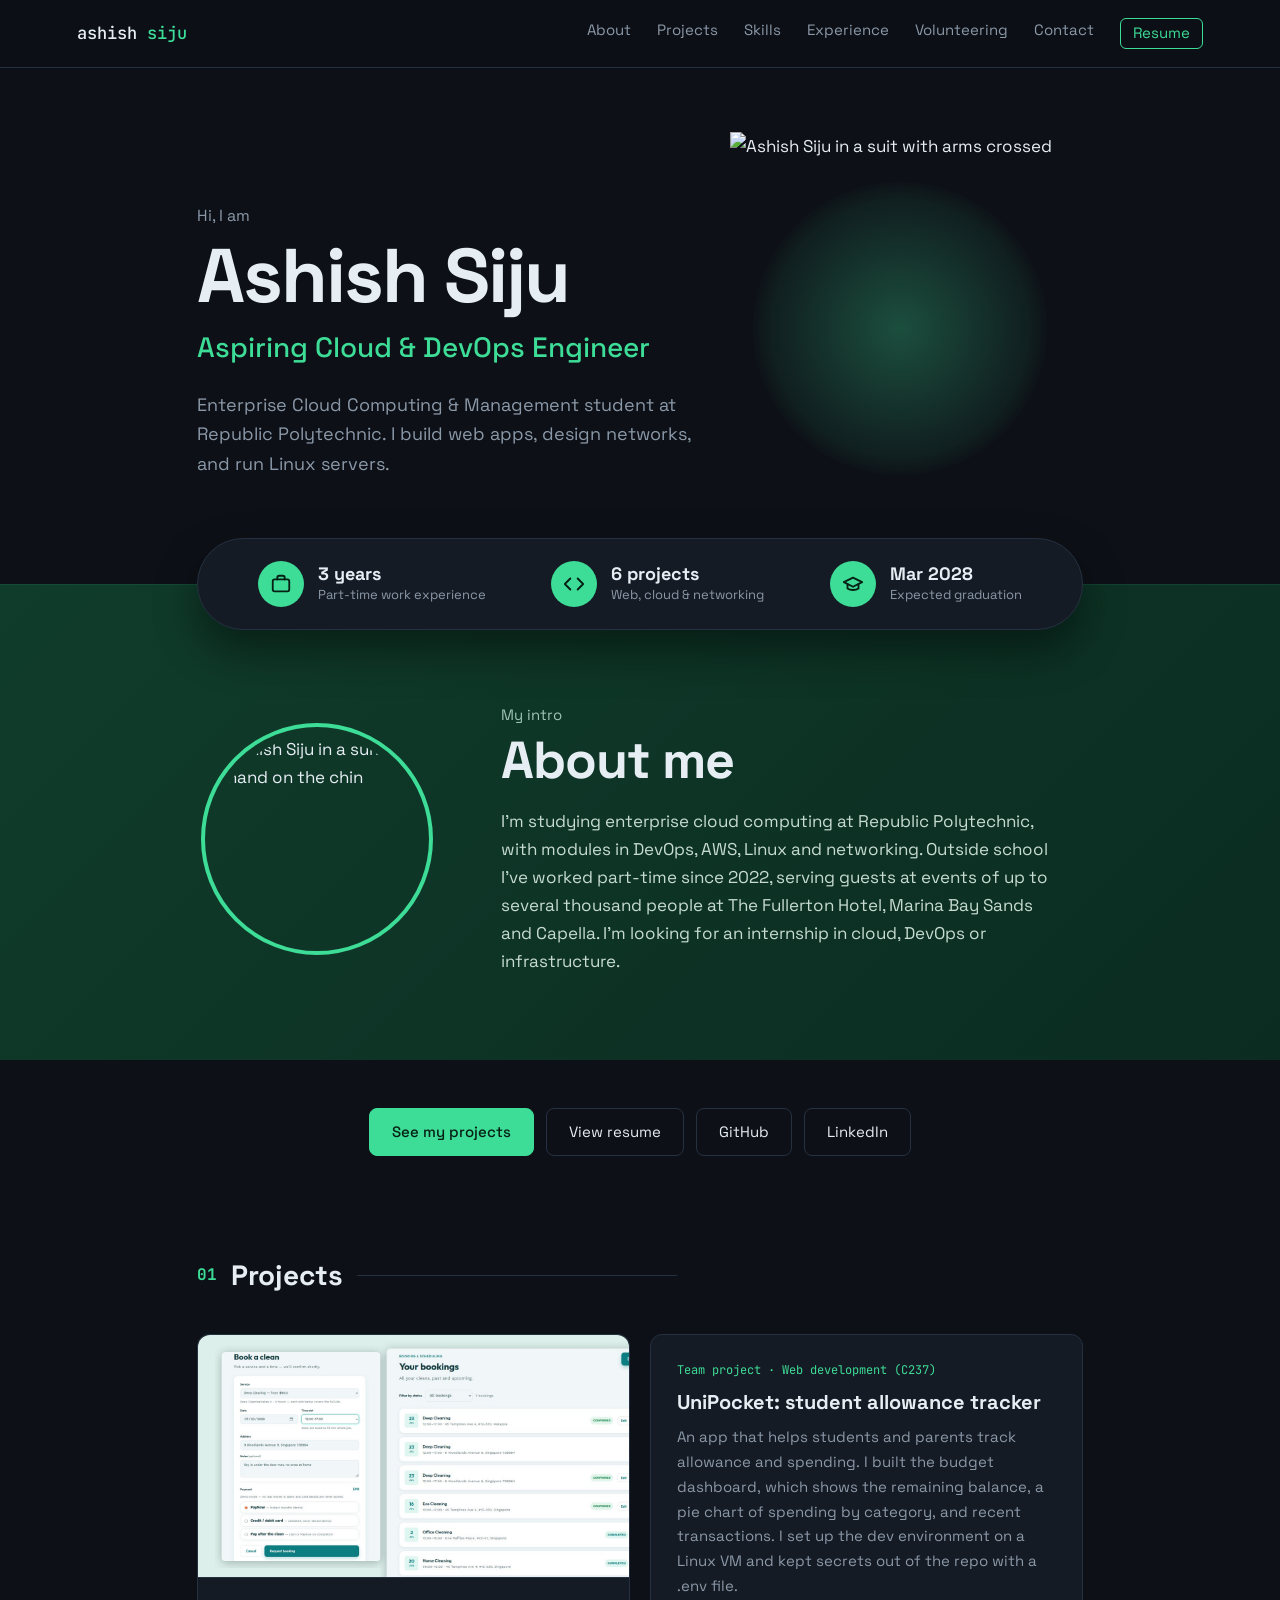
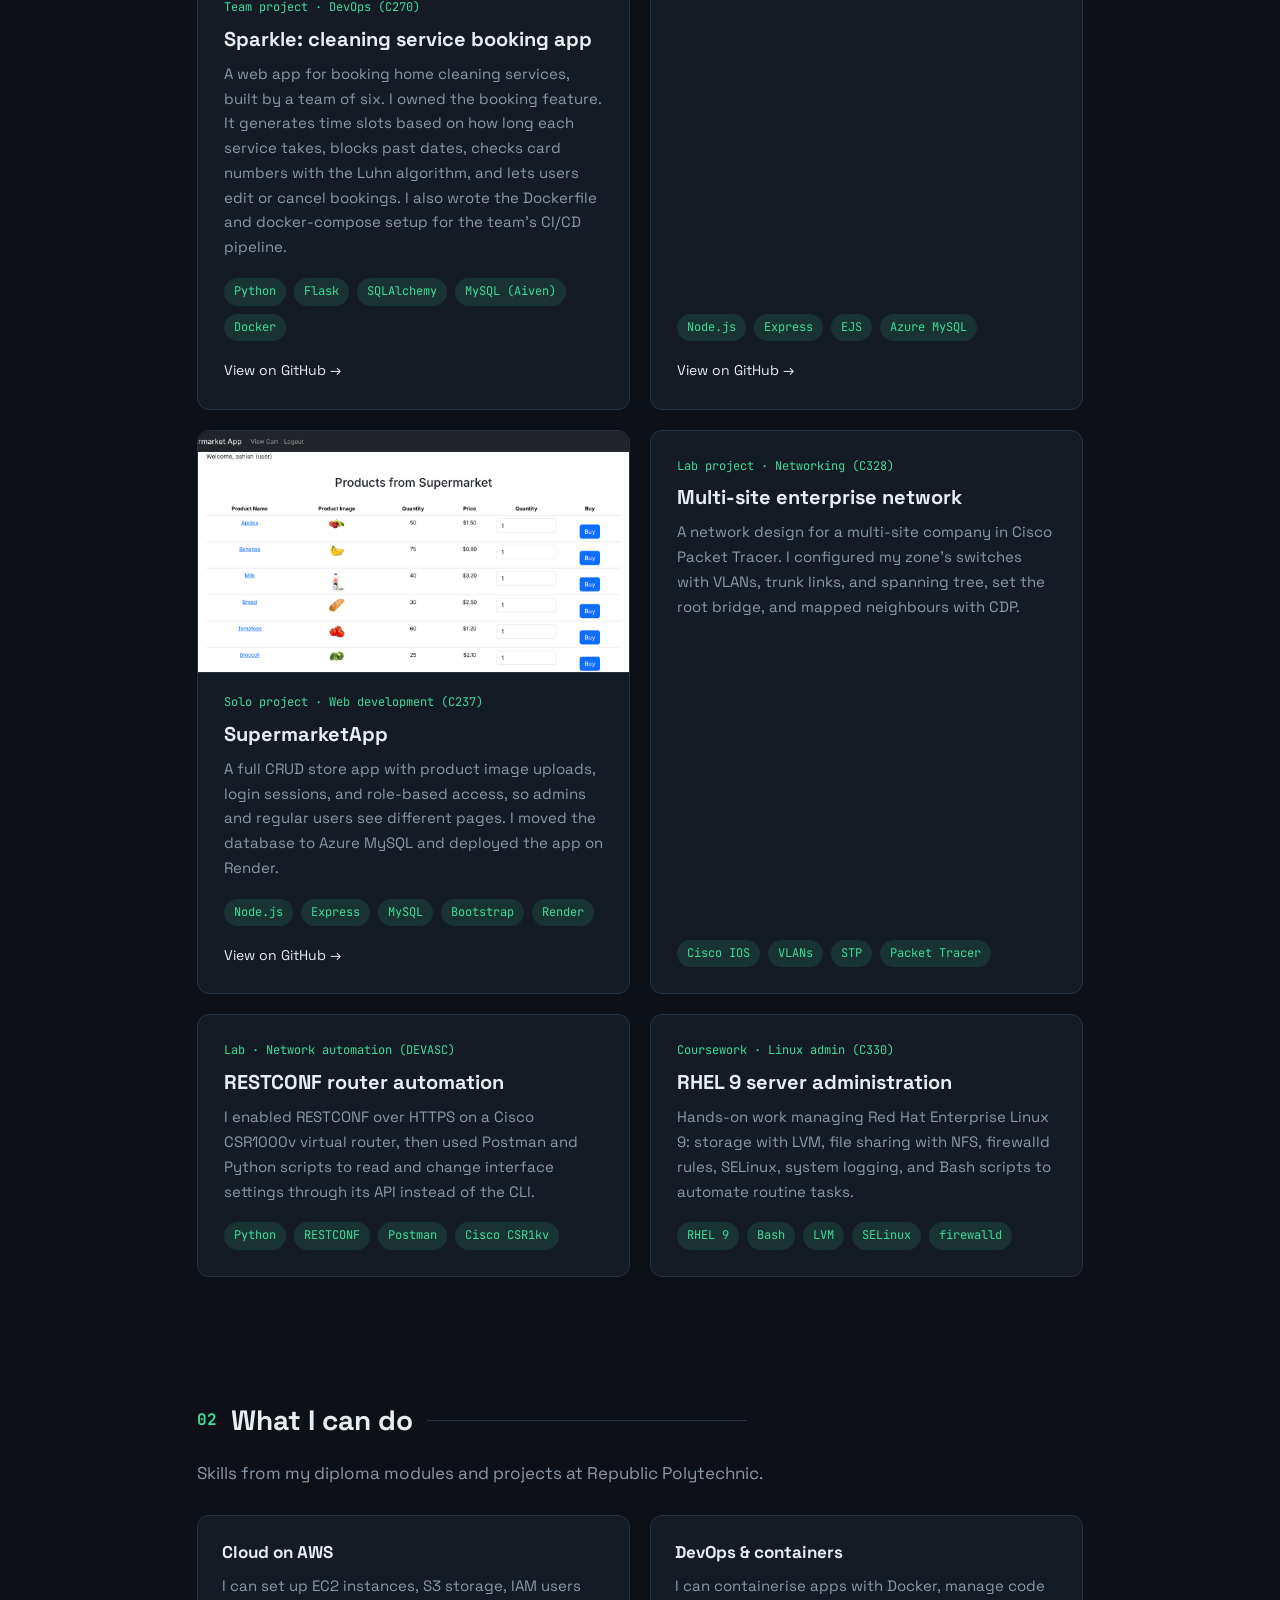
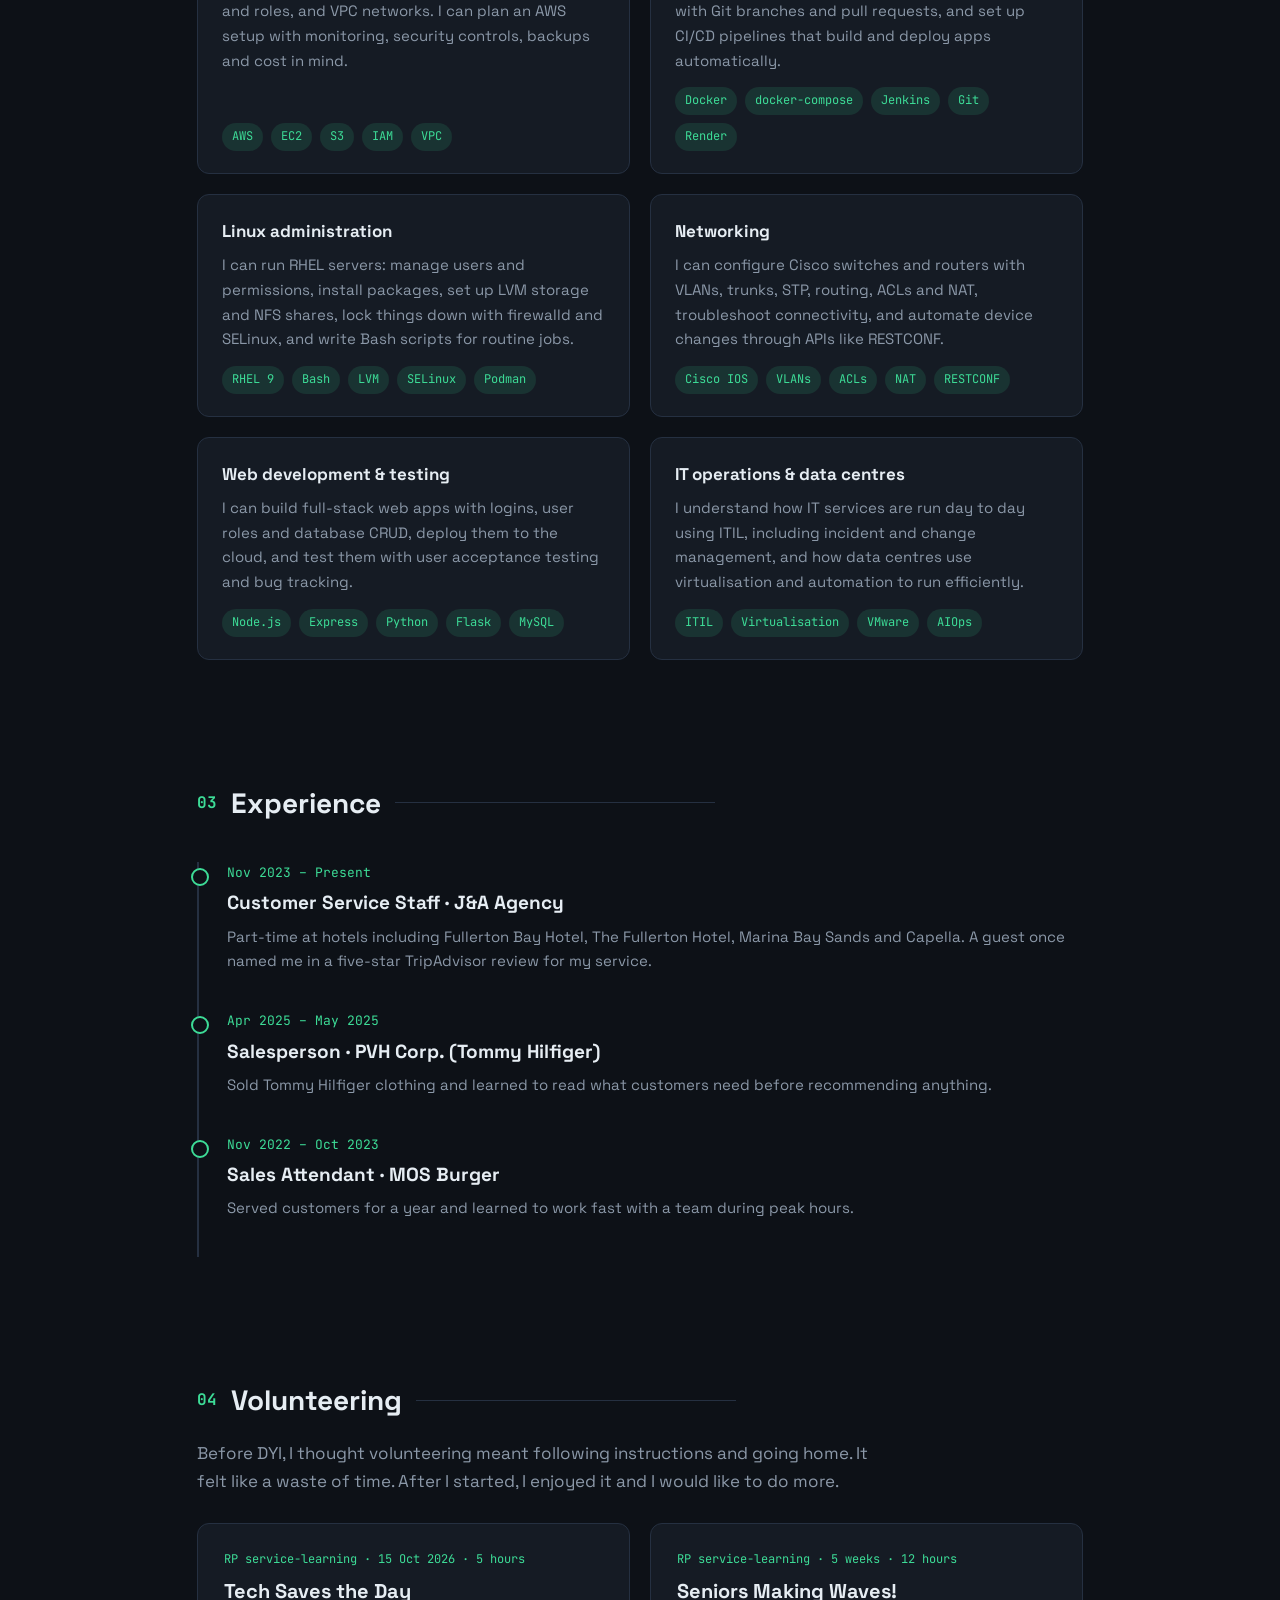
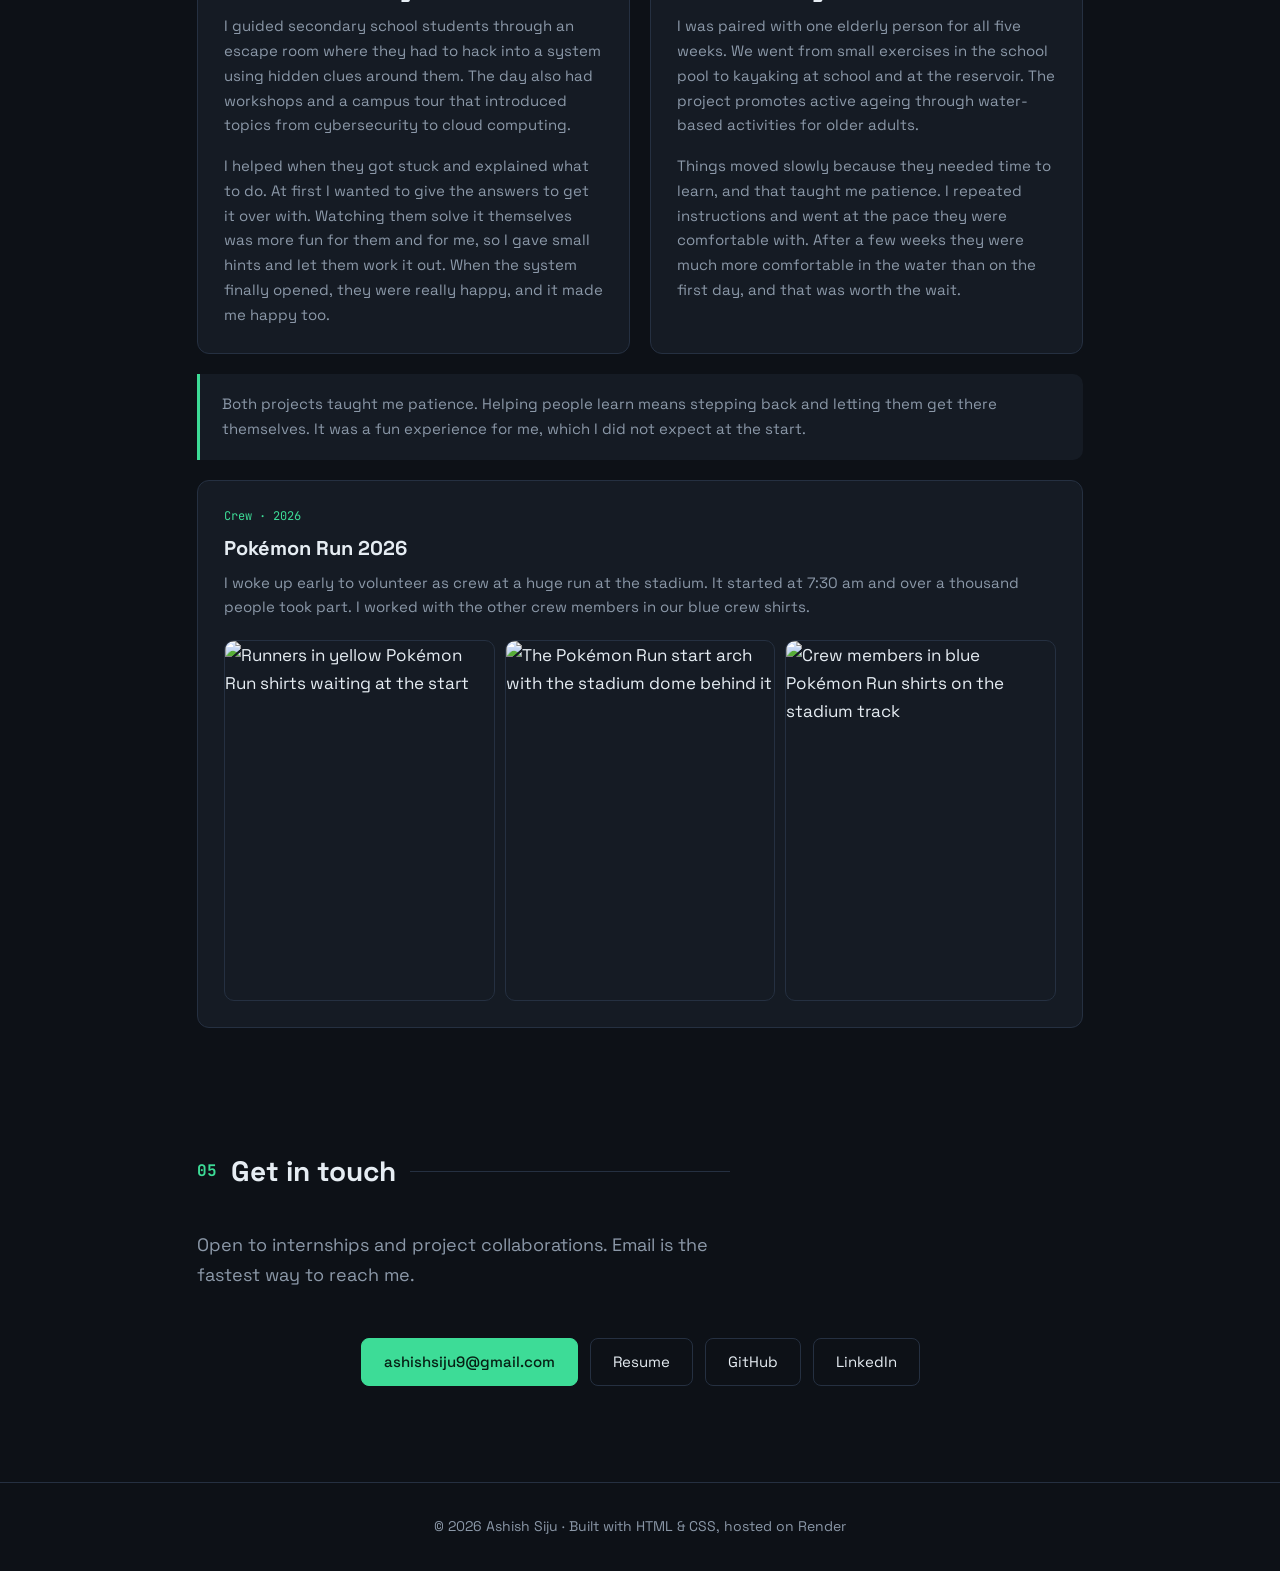
==== commit 814ccd06: "Add files via upload" ====
--- a/index.html
+++ b/index.html
@@ -19,6 +19,7 @@
       <a href="#projects">Projects</a>
       <a href="#skills">Skills</a>
       <a href="#experience">Experience</a>
+      <a href="#volunteering">Volunteering</a>
       <a href="#contact">Contact</a>
       <a href="resume.html" class="nav-resume">Resume</a>
     </nav>
@@ -28,39 +29,54 @@
 
     <!-- HERO -->
     <section class="hero">
-      <img class="hero-photo" src="profile.jpg" alt="Photo of Ashish Siju" width="160" height="160">
-<p class="tag">whoami</p>
-      <h1>Ashish Siju</h1>
-      <p class="lead">Enterprise Cloud Computing &amp; Management student at Republic Polytechnic. I build web apps, design networks, and run Linux servers.</p>
-      <div class="hero-links">
-        <a class="btn primary" href="#projects">See my projects</a>
-        <a class="btn" href="resume.html">View resume</a>
-        <a class="btn" href="https://github.com/25013279" target="_blank" rel="noopener">GitHub</a>
-        <a class="btn" href="https://www.linkedin.com/in/ashish-siju-952b362a2/" target="_blank" rel="noopener">LinkedIn</a>
-      </div>
-    </section>
+      <div class="hero-text">
+        <p class="hi">Hi, I am</p>
+        <h1>Ashish Siju</h1>
+        <p class="role">Aspiring Cloud &amp; DevOps Engineer</p>
+        <p class="lead">Enterprise Cloud Computing &amp; Management student at Republic Polytechnic. I build web apps, design networks, and run Linux servers.</p>
+      </div>
+      <div class="hero-photo-wrap">
+        <img class="hero-photo" src="images/hero.webp" alt="Ashish Siju in a suit with arms crossed" width="560" height="808">
+      </div>
+    </section>
+
+    <div class="stats">
+      <div class="stat">
+        <span class="stat-icon"><svg viewBox="0 0 24 24" aria-hidden="true"><rect x="3" y="7" width="18" height="13" rx="2"/><path d="M8 7V5a2 2 0 0 1 2-2h4a2 2 0 0 1 2 2v2"/></svg></span>
+        <div><strong>3 years</strong><small>Part-time work experience</small></div>
+      </div>
+      <div class="stat">
+        <span class="stat-icon"><svg viewBox="0 0 24 24" aria-hidden="true"><polyline points="8 6 2 12 8 18"/><polyline points="16 6 22 12 16 18"/></svg></span>
+        <div><strong>6 projects</strong><small>Web, cloud &amp; networking</small></div>
+      </div>
+      <div class="stat">
+        <span class="stat-icon"><svg viewBox="0 0 24 24" aria-hidden="true"><path d="M22 10 12 5 2 10l10 5 10-5z"/><path d="M6 12v5c3 2 9 2 12 0v-5"/></svg></span>
+        <div><strong>Mar 2028</strong><small>Expected graduation</small></div>
+      </div>
+    </div>
 
     <!-- ABOUT -->
-    <section id="about">
-      <h2><span>01</span> About me</h2>
-      <div class="about-grid">
-        <div>
-          <p>I'm a student at Republic Polytechnic in Singapore, studying enterprise cloud computing. My modules cover DevOps, full-stack web development, Linux system administration, networking, and AWS cloud architecture.</p>
-          <p>Outside school, I've worked part-time in customer service since 2022, at hotels like Marina Bay Sands, Capella and The Fullerton. That work taught me to stay calm under pressure and talk to people clearly, which helps a lot in team projects.</p>
-          <p>I'm looking for an internship in cloud, infrastructure, or DevOps.</p>
-        </div>
-        <ul class="facts">
-          <li><span>Based in</span>Singapore</li>
-          <li><span>Studying</span>Diploma in Enterprise Cloud Computing &amp; Management</li>
-          <li><span>School</span>Republic Polytechnic · graduating Mar 2028</li>
-          <li><span>Looking for</span>Internship in cloud / DevOps</li>
-        </ul>
-      </div>
-    </section>
+    <section class="intro" id="about">
+      <div class="intro-inner">
+        <img class="intro-photo" src="images/about.jpg" alt="Ashish Siju in a suit with a hand on the chin" width="520" height="520">
+        <div class="intro-text">
+          <p class="intro-label">My intro</p>
+          <h2>About me</h2>
+          <p>I'm studying enterprise cloud computing at Republic Polytechnic, with modules in DevOps, AWS, Linux and networking. Outside school I've worked part-time since 2022, serving guests at events of up to several thousand people at The Fullerton Hotel, Marina Bay Sands and Capella. I'm looking for an internship in cloud, DevOps or infrastructure.</p>
+        </div>
+      </div>
+    </section>
+
+    <div class="hero-links">
+      <a class="btn primary" href="#projects">See my projects</a>
+      <a class="btn" href="resume.html">View resume</a>
+      <a class="btn" href="https://github.com/25013279" target="_blank" rel="noopener">GitHub</a>
+      <a class="btn" href="https://www.linkedin.com/in/ashish-siju-952b362a2/" target="_blank" rel="noopener">LinkedIn</a>
+    </div>
 
     <!-- PROJECTS -->
     <section id="projects">
-      <h2><span>02</span> Projects</h2>
+      <h2><span>01</span> Projects</h2>
       <div class="cards">
 
         <article class="card">
@@ -119,7 +135,7 @@
 
     <!-- SKILLS -->
     <section id="skills">
-      <h2><span>03</span> What I can do</h2>
+      <h2><span>02</span> What I can do</h2>
       <p class="skills-intro">Skills from my diploma modules and projects at Republic Polytechnic.</p>
       <div class="skills-grid">
         <div class="skill-group">
@@ -157,7 +173,7 @@
 
     <!-- EXPERIENCE -->
     <section id="experience">
-      <h2><span>04</span> Experience</h2>
+      <h2><span>03</span> Experience</h2>
       <ol class="timeline">
         <li>
           <p class="when">Nov 2023 – Present</p>
@@ -177,6 +193,42 @@
       </ol>
     </section>
 
+    <!-- VOLUNTEERING -->
+    <section id="volunteering">
+      <h2><span>04</span> Volunteering</h2>
+      <p class="vol-intro">Before DYI, I thought volunteering meant following instructions and going home. It felt like a waste of time. After I started, I enjoyed it and I would like to do more.</p>
+      <div class="cards">
+
+        <article class="card">
+          <p class="card-meta">RP service-learning · 15 Oct 2026 · 5 hours</p>
+          <h3>Tech Saves the Day</h3>
+          <p>I guided secondary school students through an escape room where they had to hack into a system using hidden clues around them. The day also had workshops and a campus tour that introduced topics from cybersecurity to cloud computing.</p>
+          <p>I helped when they got stuck and explained what to do. At first I wanted to give the answers to get it over with. Watching them solve it themselves was more fun for them and for me, so I gave small hints and let them work it out. When the system finally opened, they were really happy, and it made me happy too.</p>
+        </article>
+
+        <article class="card">
+          <p class="card-meta">RP service-learning · 5 weeks · 12 hours</p>
+          <h3>Seniors Making Waves!</h3>
+          <p>I was paired with one elderly person for all five weeks. We went from small exercises in the school pool to kayaking at school and at the reservoir. The project promotes active ageing through water-based activities for older adults.</p>
+          <p>Things moved slowly because they needed time to learn, and that taught me patience. I repeated instructions and went at the pace they were comfortable with. After a few weeks they were much more comfortable in the water than on the first day, and that was worth the wait.</p>
+        </article>
+
+        <p class="vol-note">Both projects taught me patience. Helping people learn means stepping back and letting them get there themselves. It was a fun experience for me, which I did not expect at the start.</p>
+
+        <article class="card wide">
+          <p class="card-meta">Crew · 2026</p>
+          <h3>Pokémon Run 2026</h3>
+          <p>I woke up early to volunteer as crew at a huge run at the stadium. It started at 7:30 am and over a thousand people took part. I worked with the other crew members in our blue crew shirts.</p>
+          <div class="vol-photos">
+            <img src="images/pokemon-run-crowd.webp" alt="Runners in yellow Pokémon Run shirts waiting at the start" width="720" height="960" loading="lazy">
+            <img src="images/pokemon-run-start.webp" alt="The Pokémon Run start arch with the stadium dome behind it" width="720" height="960" loading="lazy">
+            <img src="images/pokemon-run-crew.webp" alt="Crew members in blue Pokémon Run shirts on the stadium track" width="720" height="960" loading="lazy">
+          </div>
+        </article>
+
+      </div>
+    </section>
+
     <!-- CONTACT -->
     <section id="contact" class="contact">
       <h2><span>05</span> Get in touch</h2>
--- a/style.css
+++ b/style.css
@@ -60,11 +60,24 @@
 p + p { margin-top: 16px; }
 
 /* Hero */
-.hero { min-height: 82vh; display: flex; flex-direction: column; justify-content: center; padding-top: 40px; }
-.tag { font-family: var(--mono); color: var(--accent); margin-bottom: 14px; }
-.hero h1 { font-size: clamp(48px, 9vw, 88px); line-height: 1.05; letter-spacing: -2px; }
-.lead { color: var(--muted); font-size: 20px; max-width: 620px; margin-top: 20px; }
-.hero-links { display: flex; flex-wrap: wrap; gap: 12px; margin-top: 34px; }
+.hero { display: grid; grid-template-columns: 1.15fr 0.85fr; align-items: end; gap: 24px; padding: 64px 0 0; }
+.hero-text { align-self: center; padding-bottom: 72px; }
+.hi { color: var(--muted); font-size: 16px; }
+.hero h1 { font-size: clamp(44px, 7vw, 76px); line-height: 1.05; letter-spacing: -2px; margin-top: 6px; }
+.role { color: var(--accent); font-size: clamp(20px, 2.6vw, 28px); font-weight: 500; margin-top: 8px; }
+.lead { color: var(--muted); font-size: 18px; max-width: 520px; margin-top: 20px; }
+.hero-photo-wrap { position: relative; display: flex; justify-content: center; align-items: flex-end; }
+.hero-photo-wrap::before { content: ''; position: absolute; width: 80%; aspect-ratio: 1; left: 10%; bottom: 30%; border-radius: 50%; background: radial-gradient(circle, rgba(61, 220, 151, 0.3), rgba(61, 220, 151, 0.07) 62%, transparent 72%); }
+.hero-photo { position: relative; display: block; width: 100%; max-width: 340px; height: auto; -webkit-mask-image: linear-gradient(to bottom, #000 78%, transparent 100%); mask-image: linear-gradient(to bottom, #000 78%, transparent 100%); }
+
+/* Stats bar under the hero */
+.stats { position: relative; z-index: 2; display: flex; justify-content: space-around; align-items: center; gap: 24px; margin-top: -84px; padding: 22px 40px; background: var(--bg-card); border: 1px solid var(--border); border-radius: 999px; box-shadow: 0 20px 44px rgba(0, 0, 0, 0.45); }
+.stat { display: flex; align-items: center; gap: 14px; }
+.stat-icon { flex: none; width: 46px; height: 46px; border-radius: 50%; background: var(--accent); display: grid; place-items: center; }
+.stat-icon svg { width: 22px; height: 22px; fill: none; stroke: #062014; stroke-width: 2; stroke-linecap: round; stroke-linejoin: round; }
+.stat strong { display: block; font-size: 18px; line-height: 1.2; }
+.stat small { display: block; font-size: 13px; color: var(--muted); }
+.hero-links { display: flex; flex-wrap: wrap; justify-content: center; gap: 12px; margin-top: 48px; }
 
 .btn {
   padding: 11px 22px;
@@ -77,13 +90,23 @@
 .btn.primary { background: var(--accent); color: #062014; border-color: var(--accent); font-weight: 500; }
 .btn.primary:hover { background: #5ee8ab; }
 
-/* About */
-.about-grid { display: grid; grid-template-columns: 1.4fr 1fr; gap: 48px; }
-.about-grid > div p { color: var(--muted); }
-.facts { list-style: none; border: 1px solid var(--border); border-radius: 12px; padding: 8px 22px; background: var(--bg-card); align-self: start; }
-.facts li { padding: 14px 0; border-bottom: 1px solid var(--border); font-size: 15px; }
-.facts li:last-child { border-bottom: none; }
-.facts span { display: block; font-family: var(--mono); font-size: 12px; color: var(--accent); text-transform: uppercase; letter-spacing: 1px; }
+/* About band (full width, starts behind the stats bar) */
+body { overflow-x: clip; }
+.intro { position: relative; width: 100vw; margin-left: calc(50% - 50vw); margin-top: -46px; padding: 118px 0 84px; background: linear-gradient(135deg, #103c2b 0%, #0b2c21 100%); border-top: 1px solid rgba(61, 220, 151, 0.12); }
+.intro-inner { max-width: 1040px; margin: 0 auto; padding: 0 6vw; display: grid; grid-template-columns: 240px 1fr; gap: 64px; align-items: center; }
+.intro-photo { width: 232px; height: 232px; border-radius: 50%; object-fit: cover; border: 4px solid var(--accent); padding: 8px; justify-self: center; }
+.intro-label { color: #9fc4b3; font-size: 15px; }
+.intro h2 { display: block; font-size: clamp(36px, 5vw, 52px); line-height: 1.1; letter-spacing: -1px; margin: 4px 0 18px; }
+.intro h2::after { display: none; }
+.intro-text > p:not(.intro-label) { color: #c7dbd1; max-width: 560px; }
+
+/* Volunteering */
+.vol-intro { color: var(--muted); max-width: 680px; margin: -20px 0 28px; }
+.vol-note { grid-column: 1 / -1; padding: 18px 22px; border-left: 3px solid var(--accent); background: var(--bg-card); border-radius: 0 10px 10px 0; color: var(--muted); font-size: 15px; }
+.card.wide { grid-column: 1 / -1; }
+#volunteering .card > p:not(.card-meta) { flex: none; }
+.vol-photos { display: grid; grid-template-columns: repeat(3, 1fr); gap: 10px; margin-top: 20px; }
+.vol-photos img { width: 100%; height: auto; aspect-ratio: 3 / 4; object-fit: cover; border-radius: 10px; border: 1px solid var(--border); }
 
 /* Projects */
 .cards { display: grid; grid-template-columns: repeat(auto-fill, minmax(300px, 1fr)); gap: 20px; }
@@ -139,9 +162,15 @@
 /* Mobile */
 @media (max-width: 760px) {
   .nav nav { display: none; }
-  .about-grid, .skills-grid { grid-template-columns: 1fr; }
+  .skills-grid { grid-template-columns: 1fr; }
+  .intro { margin-top: -112px; padding: 162px 0 64px; }
+  .intro-inner { grid-template-columns: 1fr; gap: 28px; }
+  .intro-photo { width: 200px; height: 200px; }
   section { padding-top: 72px; }
-  .hero { min-height: 70vh; }
+  .hero { grid-template-columns: 1fr; padding-top: 40px; }
+  .hero-text { padding-bottom: 8px; }
+  .hero-photo-wrap { justify-self: center; width: min(320px, 100%); }
+  .stats { flex-direction: column; align-items: flex-start; gap: 18px; margin-top: -40px; padding: 22px 24px; border-radius: 20px; }
 }
 
 /* Resume link in nav */
